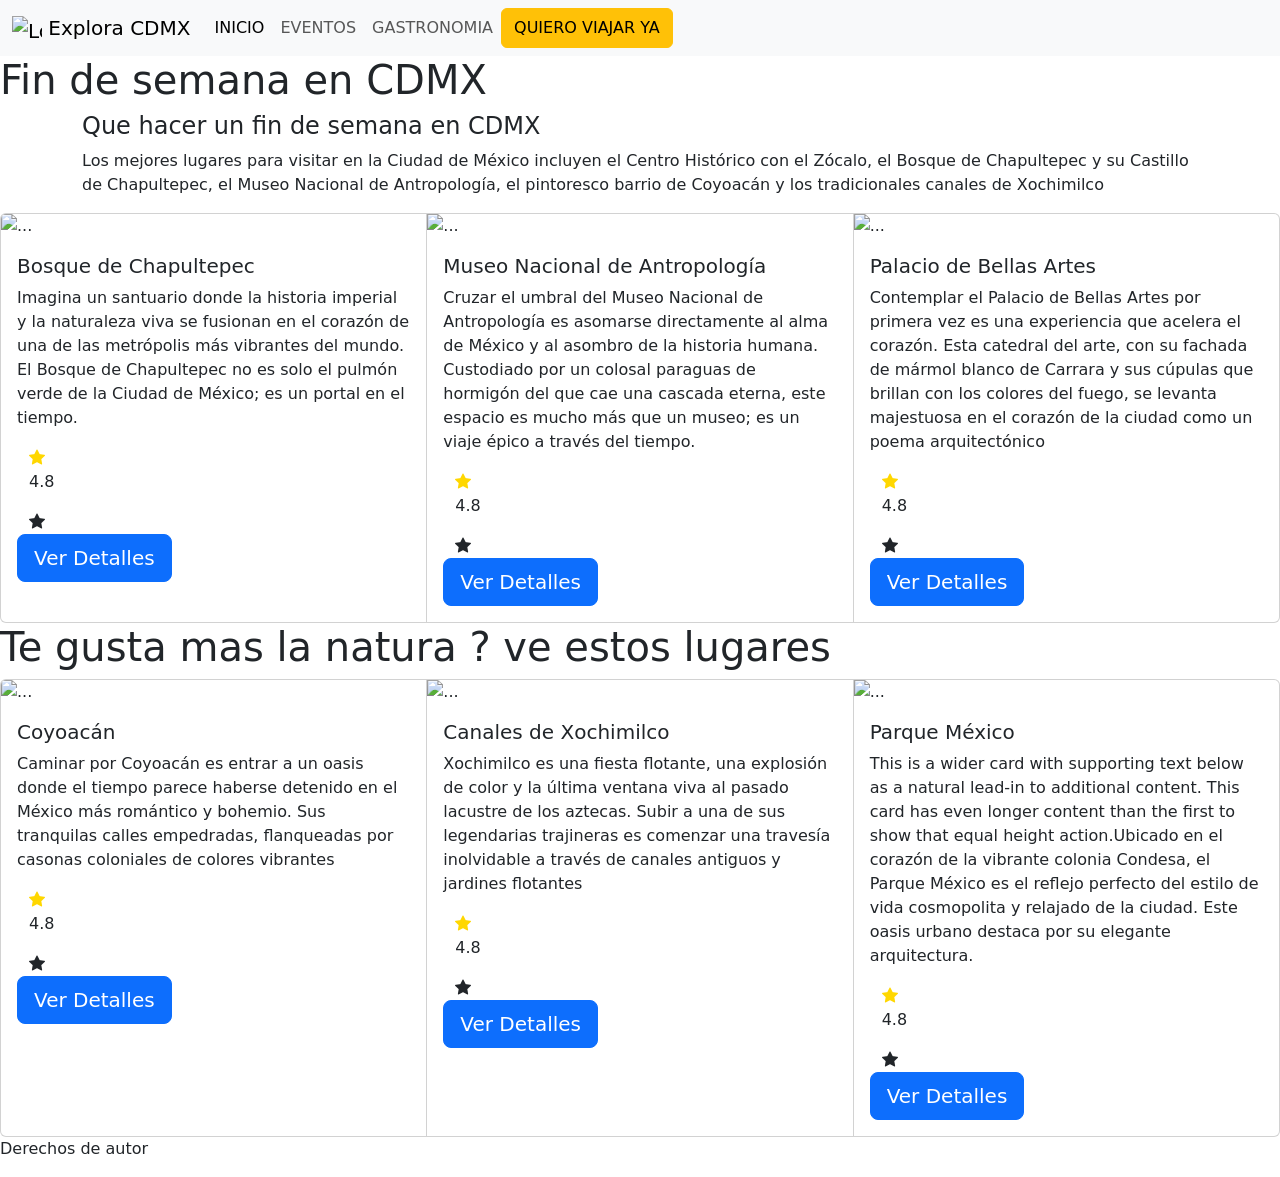
==== index.html @ d9d37da3 "feat:Primera parte. Se agregan 6 destinos al archivo  HTML." ====
<!doctype html>
<html lang="en">
  <head>
    <meta charset="UTF-8" />
    <meta name="viewport" content="width=device-width, initial-scale=1.0" />
    <title>Un fin de semana en CDMX</title>
    <!--!Link de boostrap-->
    <link
      href="https://cdn.jsdelivr.net/npm/bootstrap@5.3.8/dist/css/bootstrap.min.css"
      rel="stylesheet"
      integrity="sha384-sRIl4kxILFvY47J16cr9ZwB07vP4J8+LH7qKQnuqkuIAvNWLzeN8tE5YBujZqJLB"
      crossorigin="anonymous"
    />
  </head>
  <body>
    <!--!Inicio de Navar-->
    <nav class="navbar navbar-expand-lg bg-body-tertiary">
      <div class="container-fluid">
        <!-- todo: style="background-color: black;"-->
        <a class="navbar-brand" href="#">
          <img
            src="/docs/5.3/assets/brand/bootstrap-logo.svg"
            alt="Logo"
            width="30"
            height="24"
            class="d-inline-block align-text-top"
          />
          Explora CDMX
        </a>
        <!--Boton de imagen + texto-->
        <button
          class="navbar-toggler"
          type="button"
          data-bs-toggle="collapse"
          data-bs-target="#navbarNav"
          aria-controls="navbarNav"
          aria-expanded="false"
          aria-label="Toggle navigation"
        >
          <span class="navbar-toggler-icon"></span>
        </button>
        <div class="collapse navbar-collapse" id="navbarNav">
          <ul class="navbar-nav">
            <li class="nav-item">
              <a class="nav-link active" aria-current="page" href="#">INICIO</a>
            </li>
            <li class="nav-item">
              <a class="nav-link" href="#">EVENTOS</a>
            </li>
            <li class="nav-item">
              <a class="nav-link" href="#">GASTRONOMIA</a>
            </li>
            <button type="button" class="btn btn-warning">
              QUIERO VIAJAR YA
            </button>
          </ul>
        </div>
      </div>
    </nav>
    <!--!Fin de Navar-->

    <!--!Inicio de Seccion Introduccion-->
    <h1 class="titulo-p">Fin de semana en CDMX</h1>
    <div class="container">
      <section class="Introduccion">
        <h4>Que hacer un fin de semana en CDMX</h4>
        <p>
          Los mejores lugares para visitar en la Ciudad de México incluyen el
          Centro Histórico con el Zócalo, el Bosque de Chapultepec y su Castillo
          de Chapultepec, el Museo Nacional de Antropología, el pintoresco
          barrio de Coyoacán y los tradicionales canales de Xochimilco
        </p>
      </section>
    </div>
    <!--!Fin de Seccion Introduccion-->

    <!--!Inicio de card-->
    <!--Destinos PRINCIPALES-->
    <div class="card-group">
      <div class="card">
        <img
          src="..."
          class="card-img-top"
          alt="..."
        /><!--Todo : Hacerlo carruzel ??? se podra jaja yo creo que si amiko todo se puede-->
        <div class="card-body">
          <h5 class="card-title">Bosque de Chapultepec</h5>
          <p class="card-text">
            Imagina un santuario donde la historia imperial y la naturaleza viva
            se fusionan en el corazón de una de las metrópolis más vibrantes del
            mundo. El Bosque de Chapultepec no es solo el pulmón verde de la
            Ciudad de México; es un portal en el tiempo.
          </p>
          <div class="Star-Icons">
            <div class="container">
              <i class="bi bi-star-fill" style="color: gold"></i>
              <p>4.8</p>
              <i class="bi bi-star-fill"></i>
            </div>
          </div>
          <button type="button" class="btn btn-primary btn-lg">
            Ver Detalles
          </button>
          <!--Botone ver detalle-->
        </div>
      </div>

      <div class="card">
        <img src="..." class="card-img-top" alt="..." />
        <div class="card-body">
          <h5 class="card-title">Museo Nacional de Antropología</h5>
          <p class="card-text">
            Cruzar el umbral del Museo Nacional de Antropología es asomarse
            directamente al alma de México y al asombro de la historia humana.
            Custodiado por un colosal paraguas de hormigón del que cae una
            cascada eterna, este espacio es mucho más que un museo; es un viaje
            épico a través del tiempo.
          </p>
          <div class="Star-Icons">
            <div class="container">
              <i class="bi bi-star-fill" style="color: gold"></i>
              <p>4.8</p>
              <i class="bi bi-star-fill"></i>
            </div>
          </div>
          <button type="button" class="btn btn-primary btn-lg">
            Ver Detalles
          </button>
          <!--Botone ver detalle-->
        </div>
      </div>

      <div class="card">
        <img src="..." class="card-img-top" alt="..." />
        <div class="card-body">
          <h5 class="card-title">Palacio de Bellas Artes</h5>
          <p class="card-text">
            Contemplar el Palacio de Bellas Artes por primera vez es una
            experiencia que acelera el corazón. Esta catedral del arte, con su
            fachada de mármol blanco de Carrara y sus cúpulas que brillan con
            los colores del fuego, se levanta majestuosa en el corazón de la
            ciudad como un poema arquitectónico
          </p>
          <div class="Star-Icons">
            <div class="container">
              <i class="bi bi-star-fill" style="color: gold"></i>
              <p>4.8</p>
              <i class="bi bi-star-fill"></i>
            </div>
          </div>
          <button type="button" class="btn btn-primary btn-lg">
            Ver Detalles
          </button>
          <!--Botone ver detalle-->
        </div>
      </div>
    </div>

    <h1>Te gusta mas la natura ? ve estos lugares</h1>

    <div class="card-group">
      <div class="card">
        <img src="..." class="card-img-top" alt="..." />
        <div class="card-body">
          <h5 class="card-title">Coyoacán</h5>
          <p class="card-text">
            Caminar por Coyoacán es entrar a un oasis donde el tiempo parece haberse detenido en el México más romántico y bohemio. Sus tranquilas calles empedradas, flanqueadas por casonas coloniales de colores vibrantes
          </p>
          <div class="Star-Icons">
            <div class="container">
              <i class="bi bi-star-fill" style="color: gold"></i>
              <p>4.8</p>
              <i class="bi bi-star-fill"></i>
            </div>
          </div>
          <button type="button" class="btn btn-primary btn-lg">
            Ver Detalles
          </button>
        </div>
      </div>
      <div class="card">
        <img src="..." class="card-img-top" alt="..." />
        <div class="card-body">
          <h5 class="card-title">Canales de Xochimilco</h5>
          <p class="card-text">
            Xochimilco es una fiesta flotante, una explosión de color y la última ventana viva al pasado lacustre de los aztecas. Subir a una de sus legendarias trajineras es comenzar una travesía inolvidable a través de canales antiguos y jardines flotantes
          </p>
          <div class="Star-Icons">
            <div class="container">
              <i class="bi bi-star-fill" style="color: gold"></i>
              <p>4.8</p>
              <i class="bi bi-star-fill"></i>
            </div>
          </div>
          <button type="button" class="btn btn-primary btn-lg">
            Ver Detalles
          </button>
        </div>
      </div>
      <div class="card">
        <img src="..." class="card-img-top" alt="..." />
        <div class="card-body">
          <h5 class="card-title">Parque México</h5>
          <p class="card-text">
            This is a wider card with supporting text below as a natural lead-in
            to additional content. This card has even longer content than the
            first to show that equal height action.Ubicado en el corazón de la vibrante colonia Condesa, el Parque México es el reflejo perfecto del estilo de vida cosmopolita y relajado de la ciudad. Este oasis urbano destaca por su elegante arquitectura.
          </p>
          <div class="Star-Icons">
            <div class="container">
              <i class="bi bi-star-fill" style="color: gold"></i>
              <p>4.8</p>
              <i class="bi bi-star-fill"></i>
            </div>
          </div>
          <button type="button" class="btn btn-primary btn-lg">
            Ver Detalles
          </button>
        </div>
      </div>
    </div>
    <!--!Fin de card-->

    <!--!footer-->
    <footer>
      <p>Derechos de autor</p>
    </footer>

    <!--!Link de boostrap-->
    <script
      src="https://cdn.jsdelivr.net/npm/bootstrap@5.3.8/dist/js/bootstrap.bundle.min.js"
      integrity="sha384-FKyoEForCGlyvwx9Hj09JcYn3nv7wiPVlz7YYwJrWVcXK/BmnVDxM+D2scQbITxI"
      crossorigin="anonymous"
    ></script>
    <!--!Link de iconos boostrap-->
    <link
      rel="stylesheet"
      href="https://cdn.jsdelivr.net/npm/bootstrap-icons@1.13.1/font/bootstrap-icons.min.css"
    />
  </body>
</html>
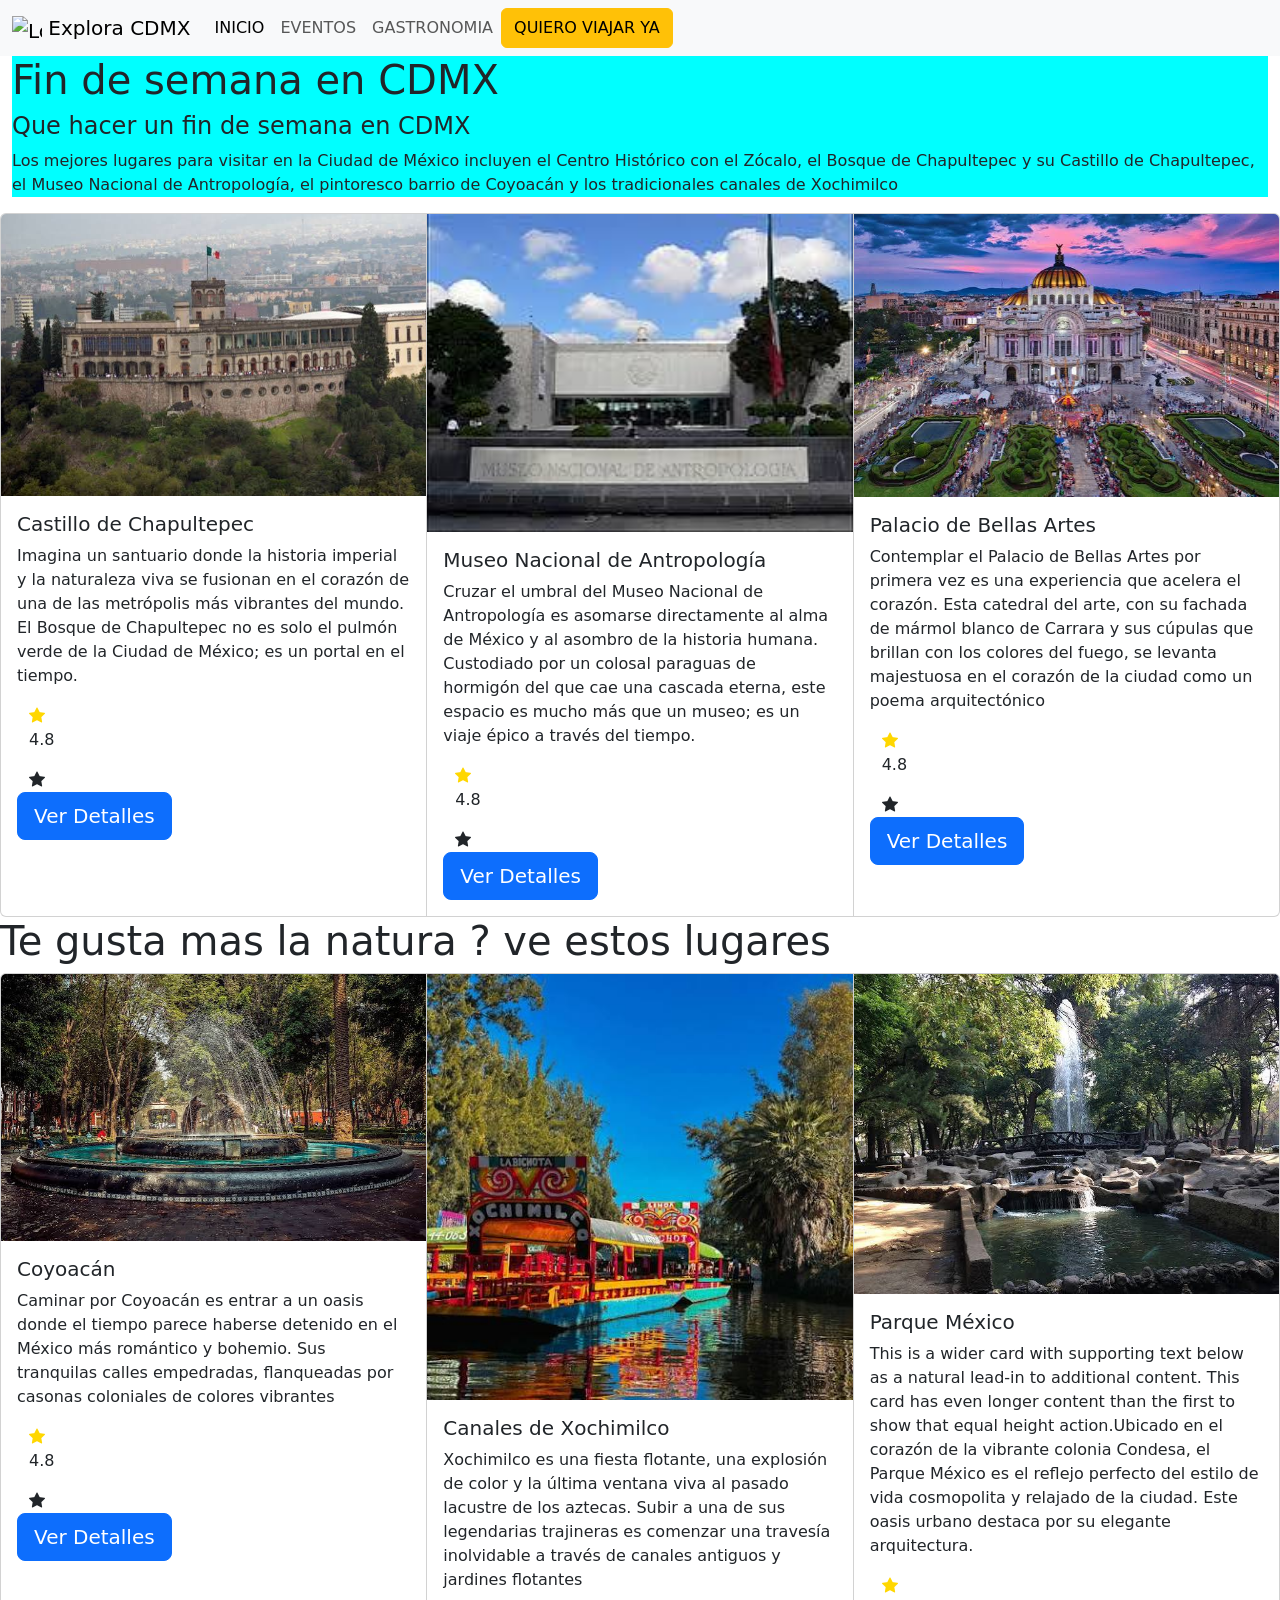
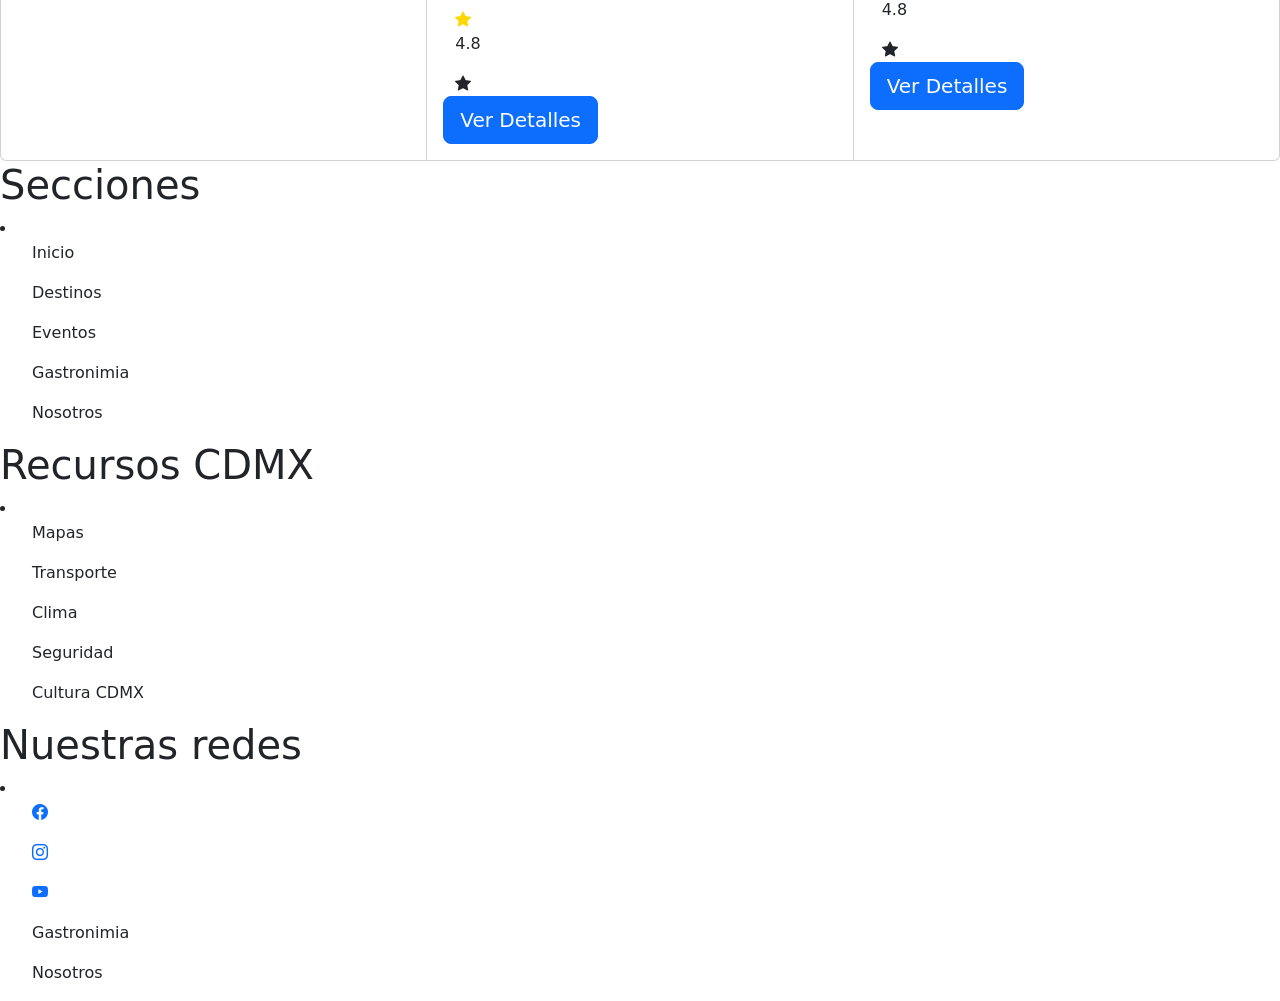
==== commit 3b1bb5c1: "feat:Parte dos. Se agrega la parte de las imagenes y una pantalla de ver detalle" ====
--- a/index.html
+++ b/index.html
@@ -60,9 +60,9 @@
     <!--!Fin de Navar-->
 
     <!--!Inicio de Seccion Introduccion-->
-    <h1 class="titulo-p">Fin de semana en CDMX</h1>
-    <div class="container">
-      <section class="Introduccion">
+    <div class="container-fluid">
+      <section class="Introduccion" style="background-color:aqua"> <!-- todo :Aqui poner la imagen de fondompero es aqui o en css ?? y darle mas altura ese si en el css -->
+        <h1 class="titulo-p">Fin de semana en CDMX</h1>
         <h4>Que hacer un fin de semana en CDMX</h4>
         <p>
           Los mejores lugares para visitar en la Ciudad de México incluyen el
@@ -79,12 +79,12 @@
     <div class="card-group">
       <div class="card">
         <img
-          src="..."
+          src="/asset/Chapultepec/castillo.jpg"
           class="card-img-top"
           alt="..."
-        /><!--Todo : Hacerlo carruzel ??? se podra jaja yo creo que si amiko todo se puede-->
-        <div class="card-body">
-          <h5 class="card-title">Bosque de Chapultepec</h5>
+        /><!--Todo : Hacerlo carruzel ??? se podra jaja yo creo que si amiko todo se puede pero ya tenemos la pantalla de mas detalle con carusel jeje-->
+        <div class="card-body">
+          <h5 class="card-title">Castillo de Chapultepec</h5>
           <p class="card-text">
             Imagina un santuario donde la historia imperial y la naturaleza viva
             se fusionan en el corazón de una de las metrópolis más vibrantes del
@@ -98,15 +98,15 @@
               <i class="bi bi-star-fill"></i>
             </div>
           </div>
-          <button type="button" class="btn btn-primary btn-lg">
-            Ver Detalles
-          </button>
+          <a href="Detalles-Destinos/Chapultepec.html"><button type="button" class="btn btn-primary btn-lg">
+            Ver Detalles
+          </button></a>
           <!--Botone ver detalle-->
         </div>
       </div>
 
       <div class="card">
-        <img src="..." class="card-img-top" alt="..." />
+        <img src="/asset/MuseoAntropología/mueso3.jpg" class="card-img-top" alt="..." />
         <div class="card-body">
           <h5 class="card-title">Museo Nacional de Antropología</h5>
           <p class="card-text">
@@ -123,15 +123,15 @@
               <i class="bi bi-star-fill"></i>
             </div>
           </div>
-          <button type="button" class="btn btn-primary btn-lg">
-            Ver Detalles
-          </button>
+          <a href="Detalles-Destinos/modifi"><button type="button" class="btn btn-primary btn-lg">
+            Ver Detalles
+          </button></a>
           <!--Botone ver detalle-->
         </div>
       </div>
 
       <div class="card">
-        <img src="..." class="card-img-top" alt="..." />
+        <img src="/asset/BellasArtes/bellas1.jpg" class="card-img-top" alt="..." />
         <div class="card-body">
           <h5 class="card-title">Palacio de Bellas Artes</h5>
           <p class="card-text">
@@ -148,19 +148,19 @@
               <i class="bi bi-star-fill"></i>
             </div>
           </div>
-          <button type="button" class="btn btn-primary btn-lg">
-            Ver Detalles
-          </button>
+          <a href="Detalles-Destinos/modifi"><button type="button" class="btn btn-primary btn-lg">
+            Ver Detalles
+          </button></a>
           <!--Botone ver detalle-->
         </div>
       </div>
     </div>
 
-    <h1>Te gusta mas la natura ? ve estos lugares</h1>
+    <h1 class="titulo-p">Te gusta mas la natura ? ve estos lugares</h1>
 
     <div class="card-group">
       <div class="card">
-        <img src="..." class="card-img-top" alt="..." />
+        <img src="/asset/Coyoacan/coyo2.jpg" class="card-img-top" alt="..." />
         <div class="card-body">
           <h5 class="card-title">Coyoacán</h5>
           <p class="card-text">
@@ -173,13 +173,13 @@
               <i class="bi bi-star-fill"></i>
             </div>
           </div>
-          <button type="button" class="btn btn-primary btn-lg">
-            Ver Detalles
-          </button>
-        </div>
-      </div>
-      <div class="card">
-        <img src="..." class="card-img-top" alt="..." />
+          <a href="Detalles-Destinos/modifi"><button type="button" class="btn btn-primary btn-lg">
+            Ver Detalles
+          </button></a>
+        </div>
+      </div>
+      <div class="card">
+        <img src="/asset/Xochimilco/xochi1.jpg" class="card-img-top" alt="..." />
         <div class="card-body">
           <h5 class="card-title">Canales de Xochimilco</h5>
           <p class="card-text">
@@ -192,13 +192,13 @@
               <i class="bi bi-star-fill"></i>
             </div>
           </div>
-          <button type="button" class="btn btn-primary btn-lg">
-            Ver Detalles
-          </button>
-        </div>
-      </div>
-      <div class="card">
-        <img src="..." class="card-img-top" alt="..." />
+          <a href="Detalles-Destinos/modifi"><button type="button" class="btn btn-primary btn-lg">
+            Ver Detalles
+          </button></a>
+        </div>
+      </div>
+      <div class="card">
+        <img src="/asset/Parque-México/par1.jpg" class="card-img-top" alt="..." />
         <div class="card-body">
           <h5 class="card-title">Parque México</h5>
           <p class="card-text">
@@ -213,9 +213,9 @@
               <i class="bi bi-star-fill"></i>
             </div>
           </div>
-          <button type="button" class="btn btn-primary btn-lg">
-            Ver Detalles
-          </button>
+          <a href="Detalles-Destinos/modifi"><button type="button" class="btn btn-primary btn-lg">
+            Ver Detalles
+          </button></a>
         </div>
       </div>
     </div>
@@ -223,7 +223,40 @@
 
     <!--!footer-->
     <footer>
-      <p>Derechos de autor</p>
+      <!--SECCIION-->
+      <section class="Secciones">
+        <h1>Secciones</h1>
+        <li>
+          <ul>Inicio</ul>
+          <ul>Destinos</ul>
+          <ul>Eventos</ul>
+          <ul>Gastronimia</ul>
+          <ul>Nosotros</ul>
+        </li>
+      </section>
+      <!--Recursos CDMX-->
+      <section class="Recursos">
+        <h1>Recursos CDMX</h1>
+        <li>
+          <ul>Mapas</ul>
+          <ul>Transporte</ul>
+          <ul>Clima</ul>
+          <ul>Seguridad</ul>
+          <ul>Cultura CDMX</ul>
+        </li>
+      </section>
+      <!--Nuestras redes-->
+      <section class="Redes">
+        <h1>Nuestras redes</h1>
+        <li>
+          <ul><a href=""><i class="bi bi-facebook"></i></a></ul>
+          <ul><a href=""><i class="bi bi-instagram"></i></a></ul>
+          <ul><a href=""><i class="bi bi-youtube"></i></a></ul>
+          <ul>Gastronimia</ul>
+          <ul>Nosotros</ul>
+        </li>
+      </section>
+
     </footer>
 
     <!--!Link de boostrap-->
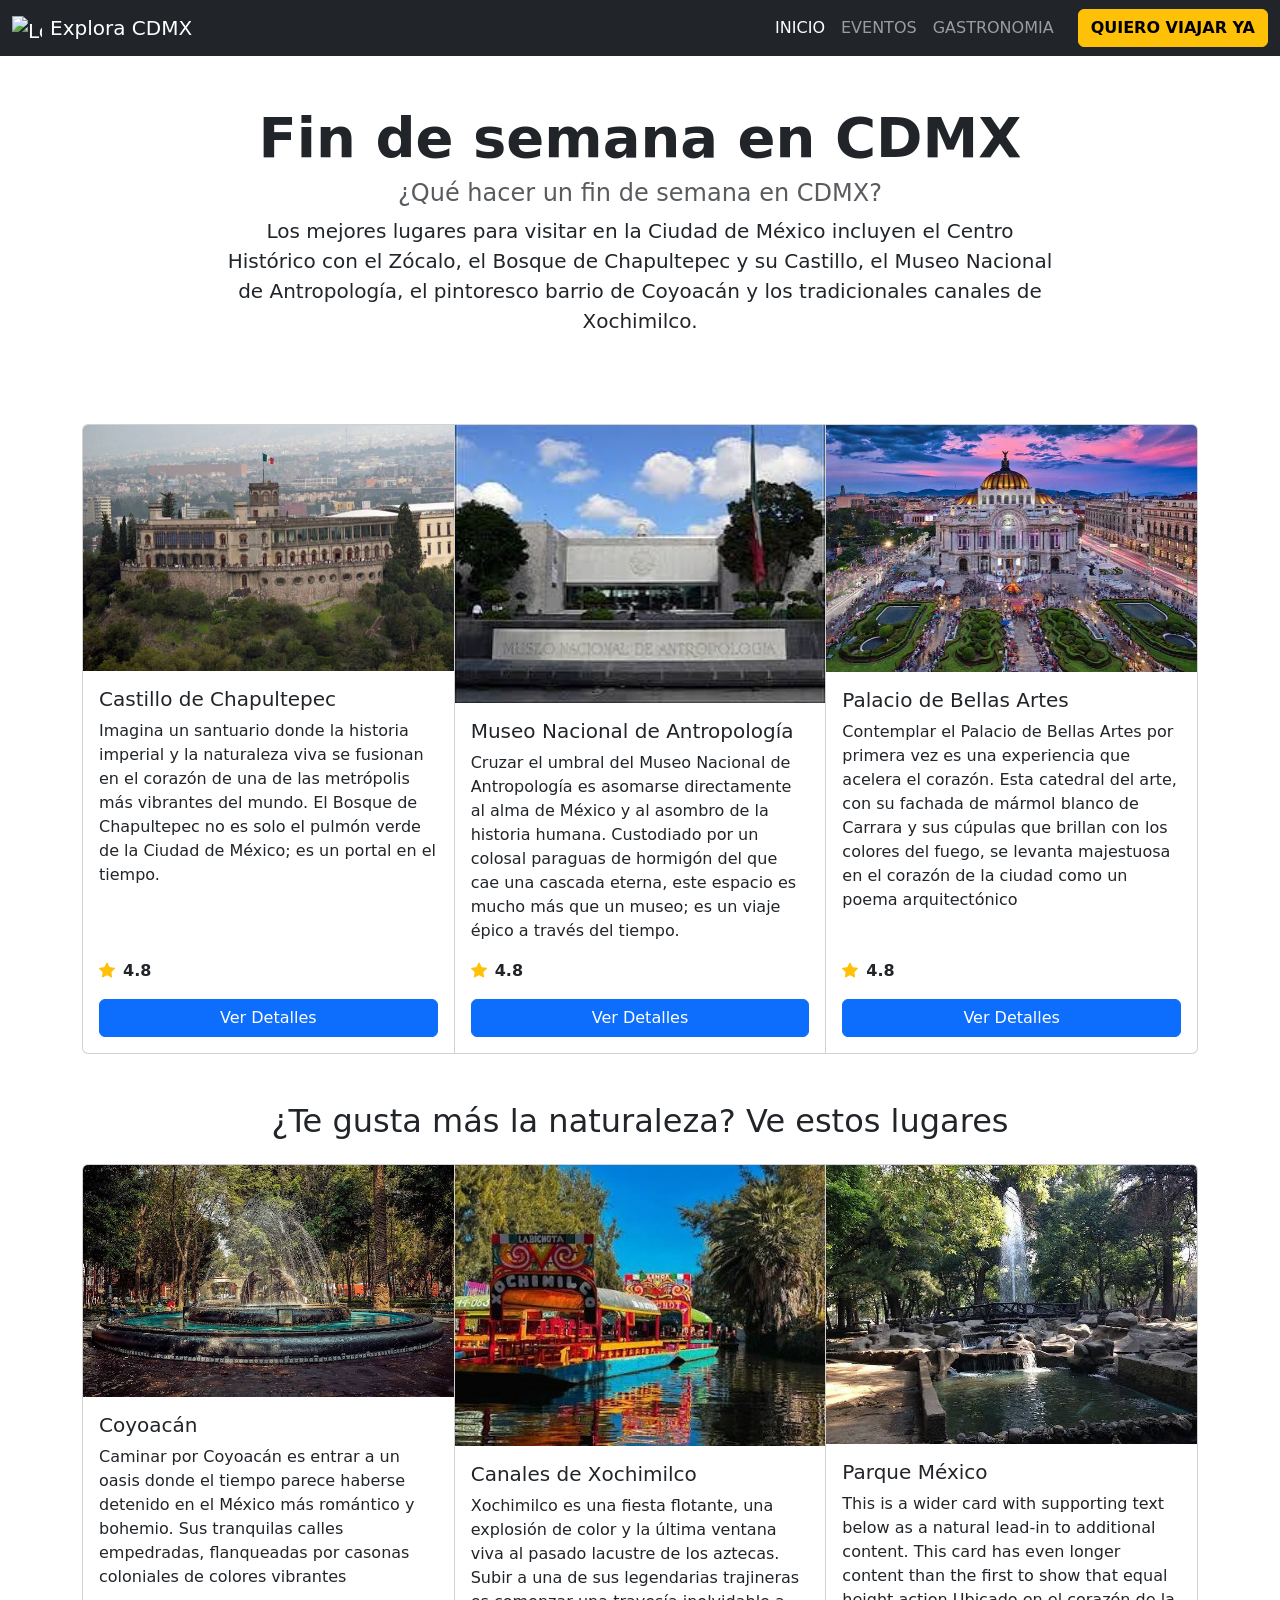
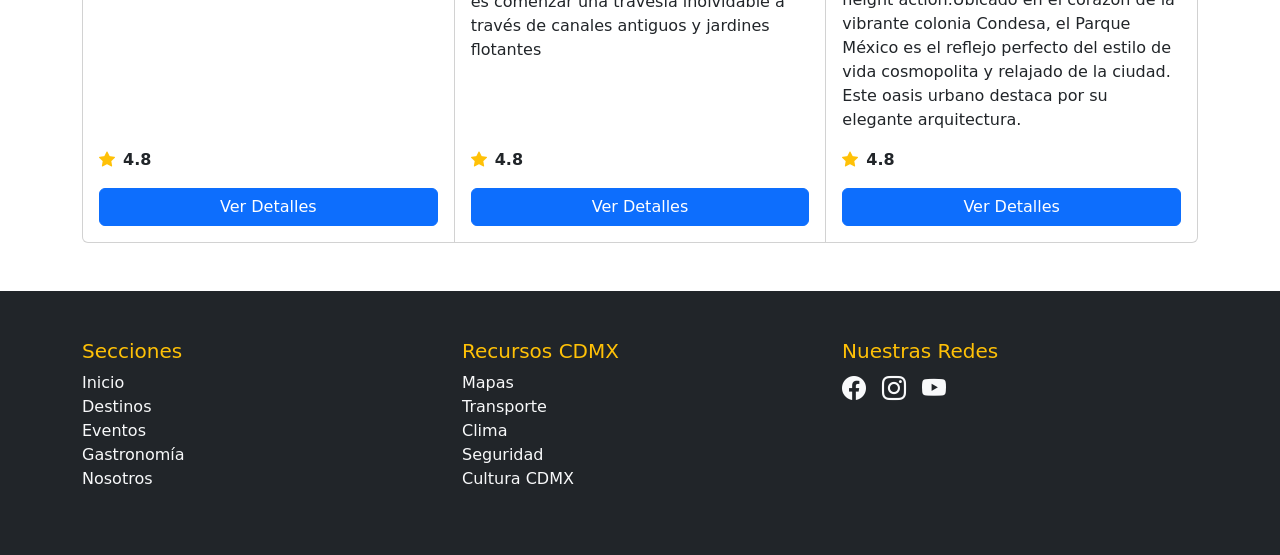
==== commit 124f35c0: "Se actualizo y mejoro la estructura del HTML gracias a la IA" ====
--- a/index.html
+++ b/index.html
@@ -4,6 +4,7 @@
     <meta charset="UTF-8" />
     <meta name="viewport" content="width=device-width, initial-scale=1.0" />
     <title>Un fin de semana en CDMX</title>
+
     <!--!Link de boostrap-->
     <link
       href="https://cdn.jsdelivr.net/npm/bootstrap@5.3.8/dist/css/bootstrap.min.css"
@@ -11,16 +12,25 @@
       integrity="sha384-sRIl4kxILFvY47J16cr9ZwB07vP4J8+LH7qKQnuqkuIAvNWLzeN8tE5YBujZqJLB"
       crossorigin="anonymous"
     />
+
+    <!--!Link de iconos boostrap-->
+    <link
+      rel="stylesheet"
+      href="https://cdn.jsdelivr.net/npm/bootstrap-icons@1.13.1/font/bootstrap-icons.min.css"
+    />
+
+    <!--!Link de css-->
+    <link rel="stylesheet" href="/css/styles.css" />
   </head>
   <body>
     <!--!Inicio de Navar-->
-    <nav class="navbar navbar-expand-lg bg-body-tertiary">
+    <nav class="navbar navbar-expand-lg bg-dark navbar-dark">
       <div class="container-fluid">
-        <!-- todo: style="background-color: black;"-->
-        <a class="navbar-brand" href="#">
+        <a class="navbar-brand d-flex align-items-center gap-2" href="#">
+          <!-- -->
           <img
             src="/docs/5.3/assets/brand/bootstrap-logo.svg"
-            alt="Logo"
+            alt="Logo Explora CDMX"
             width="30"
             height="24"
             class="d-inline-block align-text-top"
@@ -40,7 +50,7 @@
           <span class="navbar-toggler-icon"></span>
         </button>
         <div class="collapse navbar-collapse" id="navbarNav">
-          <ul class="navbar-nav">
+          <ul class="navbar-nav ms-auto align-items-lg-center">
             <li class="nav-item">
               <a class="nav-link active" aria-current="page" href="#">INICIO</a>
             </li>
@@ -50,213 +60,257 @@
             <li class="nav-item">
               <a class="nav-link" href="#">GASTRONOMIA</a>
             </li>
-            <button type="button" class="btn btn-warning">
-              QUIERO VIAJAR YA
-            </button>
+            <li class="nav-item ms-lg-3">
+              <!-- *No sobre cargar un boton a funciona como uno-->
+              <a class="btn btn-warning fw-bold" href="#">QUIERO VIAJAR YA</a>
+            </li>
           </ul>
         </div>
       </div>
     </nav>
     <!--!Fin de Navar-->
 
-    <!--!Inicio de Seccion Introduccion-->
-    <div class="container-fluid">
-      <section class="Introduccion" style="background-color:aqua"> <!-- todo :Aqui poner la imagen de fondompero es aqui o en css ?? y darle mas altura ese si en el css -->
-        <h1 class="titulo-p">Fin de semana en CDMX</h1>
-        <h4>Que hacer un fin de semana en CDMX</h4>
-        <p>
-          Los mejores lugares para visitar en la Ciudad de México incluyen el
-          Centro Histórico con el Zócalo, el Bosque de Chapultepec y su Castillo
-          de Chapultepec, el Museo Nacional de Antropología, el pintoresco
-          barrio de Coyoacán y los tradicionales canales de Xochimilco
-        </p>
-      </section>
-    </div>
+    <!--!Sección Introducción (Header)-->
+    <header class="container-fluid py-5 text-center introduccion">
+      <h1 class="titulo-p display-4 fw-bold">Fin de semana en CDMX</h1>
+      <h2 class="h4 text-muted">¿Qué hacer un fin de semana en CDMX?</h2>
+      <p class="col-lg-8 mx-auto lead">
+        Los mejores lugares para visitar en la Ciudad de México incluyen el
+        Centro Histórico con el Zócalo, el Bosque de Chapultepec y su Castillo,
+        el Museo Nacional de Antropología, el pintoresco barrio de Coyoacán y
+        los tradicionales canales de Xochimilco.
+      </p>
+    </header>
     <!--!Fin de Seccion Introduccion-->
 
     <!--!Inicio de card-->
     <!--Destinos PRINCIPALES-->
-    <div class="card-group">
-      <div class="card">
-        <img
-          src="/asset/Chapultepec/castillo.jpg"
-          class="card-img-top"
-          alt="..."
-        /><!--Todo : Hacerlo carruzel ??? se podra jaja yo creo que si amiko todo se puede pero ya tenemos la pantalla de mas detalle con carusel jeje-->
-        <div class="card-body">
-          <h5 class="card-title">Castillo de Chapultepec</h5>
-          <p class="card-text">
-            Imagina un santuario donde la historia imperial y la naturaleza viva
-            se fusionan en el corazón de una de las metrópolis más vibrantes del
-            mundo. El Bosque de Chapultepec no es solo el pulmón verde de la
-            Ciudad de México; es un portal en el tiempo.
-          </p>
-          <div class="Star-Icons">
-            <div class="container">
-              <i class="bi bi-star-fill" style="color: gold"></i>
-              <p>4.8</p>
-              <i class="bi bi-star-fill"></i>
-            </div>
-          </div>
-          <a href="Detalles-Destinos/Chapultepec.html"><button type="button" class="btn btn-primary btn-lg">
-            Ver Detalles
-          </button></a>
-          <!--Botone ver detalle-->
+    <main class="container my-4">
+      <div class="card-group mb-5">
+        <div class="card">
+          <img
+            src="/asset/Chapultepec/castillo.jpg"
+            class="card-img-top"
+            alt="Castillo de Chapultepec"
+          />
+          <div class="card-body d-flex flex-column">
+            <h3 class="card-title h5">Castillo de Chapultepec</h3>
+            <p class="card-text flex-grow-1">
+              Imagina un santuario donde la historia imperial y la naturaleza
+              viva se fusionan en el corazón de una de las metrópolis más
+              vibrantes del mundo. El Bosque de Chapultepec no es solo el pulmón
+              verde de la Ciudad de México; es un portal en el tiempo.
+            </p>
+            <div class="Star-Icons mb-3 d-flex align-items-center gap-2">
+              <i class="bi bi-star-fill text-warning"></i>
+              <span class="fw-bold">4.8</span>
+            </div>
+            <a
+              href="Detalles-Destinos/Chapultepec.html"
+              class="btn btn-primary w-100"
+            >
+              Ver Detalles
+            </a>
+          </div>
+        </div>
+
+        <div class="card">
+          <img
+            src="/asset/MuseoAntropología/mueso3.jpg"
+            class="card-img-top"
+            alt="Museo Nacional de Antropología"
+          />
+          <div class="card-body d-flex flex-column">
+            <h3 class="card-title h5">Museo Nacional de Antropología</h3>
+            <p class="card-text flex-grow-1">
+              Cruzar el umbral del Museo Nacional de Antropología es asomarse
+              directamente al alma de México y al asombro de la historia humana.
+              Custodiado por un colosal paraguas de hormigón del que cae una
+              cascada eterna, este espacio es mucho más que un museo; es un
+              viaje épico a través del tiempo.
+            </p>
+            <div class="Star-Icons mb-3 d-flex align-items-center gap-2">
+              <i class="bi bi-star-fill text-warning"></i>
+              <span class="fw-bold">4.8</span>
+            </div>
+            <a href="Detalles-Destinos/modifi" class="btn btn-primary w-100">
+              Ver Detalles
+            </a>
+          </div>
+        </div>
+
+        <div class="card">
+          <img
+            src="/asset/BellasArtes/bellas1.jpg"
+            class="card-img-top"
+            alt="Palacio de Bellas Artes"
+          />
+          <div class="card-body d-flex flex-column">
+            <h3 class="card-title h5">Palacio de Bellas Artes</h3>
+            <p class="card-text flex-grow-1">
+              Contemplar el Palacio de Bellas Artes por primera vez es una
+              experiencia que acelera el corazón. Esta catedral del arte, con su
+              fachada de mármol blanco de Carrara y sus cúpulas que brillan con
+              los colores del fuego, se levanta majestuosa en el corazón de la
+              ciudad como un poema arquitectónico
+            </p>
+            <div class="Star-Icons mb-3 d-flex align-items-center gap-2">
+              <i class="bi bi-star-fill text-warning"></i>
+              <span class="fw-bold">4.8</span>
+            </div>
+            <a href="Detalles-Destinos/modifi" class="btn btn-primary w-100">
+              Ver Detalles
+            </a>
+          </div>
         </div>
       </div>
 
-      <div class="card">
-        <img src="/asset/MuseoAntropología/mueso3.jpg" class="card-img-top" alt="..." />
-        <div class="card-body">
-          <h5 class="card-title">Museo Nacional de Antropología</h5>
-          <p class="card-text">
-            Cruzar el umbral del Museo Nacional de Antropología es asomarse
-            directamente al alma de México y al asombro de la historia humana.
-            Custodiado por un colosal paraguas de hormigón del que cae una
-            cascada eterna, este espacio es mucho más que un museo; es un viaje
-            épico a través del tiempo.
-          </p>
-          <div class="Star-Icons">
-            <div class="container">
-              <i class="bi bi-star-fill" style="color: gold"></i>
-              <p>4.8</p>
-              <i class="bi bi-star-fill"></i>
-            </div>
-          </div>
-          <a href="Detalles-Destinos/modifi"><button type="button" class="btn btn-primary btn-lg">
-            Ver Detalles
-          </button></a>
-          <!--Botone ver detalle-->
+      <!-- Sección Lugares de Naturaleza -->
+      <h2 class="titulo-p mb-4 text-center">
+        ¿Te gusta más la naturaleza? Ve estos lugares
+      </h2>
+
+      <div class="card-group">
+        <div class="card">
+          <img
+            src="/asset/Coyoacan/coyo2.jpg"
+            class="card-img-top"
+            alt="Callejón pintoresco en Coyoacán"
+          />
+          <div class="card-body d-flex flex-column">
+            <h3 class="card-title h5">Coyoacán</h3>
+            <p class="card-text flex-grow-1">
+              Caminar por Coyoacán es entrar a un oasis donde el tiempo parece
+              haberse detenido en el México más romántico y bohemio. Sus
+              tranquilas calles empedradas, flanqueadas por casonas coloniales
+              de colores vibrantes
+            </p>
+            <div class="Star-Icons mb-3 d-flex align-items-center gap-2">
+              <i class="bi bi-star-fill text-warning"></i>
+              <span class="fw-bold">4.8</span>
+            </div>
+            <a href="Detalles-Destinos/modifi" class="btn btn-primary w-100">
+              Ver Detalles
+            </a>
+          </div>
+        </div>
+
+        <div class="card">
+          <img
+            src="/asset/Xochimilco/xochi1.jpg"
+            class="card-img-top"
+            alt="Trajineras en los canales de Xochimilco"
+          />
+          <div class="card-body d-flex flex-column">
+            <h3 class="card-title h5">Canales de Xochimilco</h3>
+            <p class="card-text flex-grow-1">
+              Xochimilco es una fiesta flotante, una explosión de color y la
+              última ventana viva al pasado lacustre de los aztecas. Subir a una
+              de sus legendarias trajineras es comenzar una travesía inolvidable
+              a través de canales antiguos y jardines flotantes
+            </p>
+            <div class="Star-Icons mb-3 d-flex align-items-center gap-2">
+              <i class="bi bi-star-fill text-warning"></i>
+              <span class="fw-bold">4.8</span>
+            </div>
+            <a href="Detalles-Destinos/modifi" class="btn btn-primary w-100">
+              Ver Detalles
+            </a>
+          </div>
+        </div>
+
+        <div class="card">
+          <img
+            src="/asset/Parque-México/par1.jpg"
+            class="card-img-top"
+            alt="Parque México en la Colonia Condesa"
+          />
+          <div class="card-body d-flex flex-column">
+            <h3 class="card-title h5">Parque México</h3>
+            <p class="card-text flex-grow-1">
+              This is a wider card with supporting text below as a natural
+              lead-in to additional content. This card has even longer content
+              than the first to show that equal height action.Ubicado en el
+              corazón de la vibrante colonia Condesa, el Parque México es el
+              reflejo perfecto del estilo de vida cosmopolita y relajado de la
+              ciudad. Este oasis urbano destaca por su elegante arquitectura.
+            </p>
+            <div class="Star-Icons mb-3 d-flex align-items-center gap-2">
+              <i class="bi bi-star-fill text-warning"></i>
+              <span class="fw-bold">4.8</span>
+            </div>
+            <a href="Detalles-Destinos/modifi" class="btn btn-primary w-100">
+              Ver Detalles
+            </a>
+          </div>
         </div>
       </div>
-
-      <div class="card">
-        <img src="/asset/BellasArtes/bellas1.jpg" class="card-img-top" alt="..." />
-        <div class="card-body">
-          <h5 class="card-title">Palacio de Bellas Artes</h5>
-          <p class="card-text">
-            Contemplar el Palacio de Bellas Artes por primera vez es una
-            experiencia que acelera el corazón. Esta catedral del arte, con su
-            fachada de mármol blanco de Carrara y sus cúpulas que brillan con
-            los colores del fuego, se levanta majestuosa en el corazón de la
-            ciudad como un poema arquitectónico
-          </p>
-          <div class="Star-Icons">
-            <div class="container">
-              <i class="bi bi-star-fill" style="color: gold"></i>
-              <p>4.8</p>
-              <i class="bi bi-star-fill"></i>
-            </div>
-          </div>
-          <a href="Detalles-Destinos/modifi"><button type="button" class="btn btn-primary btn-lg">
-            Ver Detalles
-          </button></a>
-          <!--Botone ver detalle-->
+    </main>
+    <!--!Fin de card-->
+
+    <!--!footer-->
+    <footer class="bg-dark text-warning py-5 mt-5">
+      <!--boostrap ->Background ->bg-dark color de fondo | boostrap ->Colors ->text-warning solo cambia a las etiquetas fuera del li | boostrap ->Spacing->py-  -->
+      <div class="container">
+        <div class="row g-4">
+          <div class="col-md-4">
+            <h4 class="h5">Secciones</h4>
+            <ul class="list-unstyled">
+              <li>
+                <a href="#" class="text-light text-decoration-none">Inicio</a>
+              </li>
+              <li>
+                <a href="#" class="text-light text-decoration-none">Destinos</a>
+              </li>
+              <li>
+                <a href="#" class="text-light text-decoration-none">Eventos</a>
+              </li>
+              <li>
+                <a href="#" class="text-light text-decoration-none"
+                  >Gastronomía</a
+                >
+              </li>
+              <li>
+                <a href="#" class="text-light text-decoration-none">Nosotros</a>
+              </li>
+            </ul>
+          </div>
+          <div class="col-md-4">
+            <h4 class="h5">Recursos CDMX</h4>
+            <ul class="list-unstyled">
+              <li>
+                <a href="#" class="text-light text-decoration-none">Mapas</a>
+              </li>
+              <li>
+                <a href="#" class="text-light text-decoration-none"
+                  >Transporte</a
+                >
+              </li>
+              <li>
+                <a href="#" class="text-light text-decoration-none">Clima</a>
+              </li>
+              <li>
+                <a href="#" class="text-light text-decoration-none"
+                  >Seguridad</a
+                >
+              </li>
+              <li>
+                <a href="#" class="text-light text-decoration-none"
+                  >Cultura CDMX</a
+                >
+              </li>
+            </ul>
+          </div>
+          <div class="col-md-4">
+            <h4 class="h5">Nuestras Redes</h4>
+            <div class="d-flex gap-3 fs-4">
+              <a href="#" class="text-light"><i class="bi bi-facebook"></i></a>
+              <a href="#" class="text-light"><i class="bi bi-instagram"></i></a>
+              <a href="#" class="text-light"><i class="bi bi-youtube"></i></a>
+            </div>
+          </div>
         </div>
       </div>
-    </div>
-
-    <h1 class="titulo-p">Te gusta mas la natura ? ve estos lugares</h1>
-
-    <div class="card-group">
-      <div class="card">
-        <img src="/asset/Coyoacan/coyo2.jpg" class="card-img-top" alt="..." />
-        <div class="card-body">
-          <h5 class="card-title">Coyoacán</h5>
-          <p class="card-text">
-            Caminar por Coyoacán es entrar a un oasis donde el tiempo parece haberse detenido en el México más romántico y bohemio. Sus tranquilas calles empedradas, flanqueadas por casonas coloniales de colores vibrantes
-          </p>
-          <div class="Star-Icons">
-            <div class="container">
-              <i class="bi bi-star-fill" style="color: gold"></i>
-              <p>4.8</p>
-              <i class="bi bi-star-fill"></i>
-            </div>
-          </div>
-          <a href="Detalles-Destinos/modifi"><button type="button" class="btn btn-primary btn-lg">
-            Ver Detalles
-          </button></a>
-        </div>
-      </div>
-      <div class="card">
-        <img src="/asset/Xochimilco/xochi1.jpg" class="card-img-top" alt="..." />
-        <div class="card-body">
-          <h5 class="card-title">Canales de Xochimilco</h5>
-          <p class="card-text">
-            Xochimilco es una fiesta flotante, una explosión de color y la última ventana viva al pasado lacustre de los aztecas. Subir a una de sus legendarias trajineras es comenzar una travesía inolvidable a través de canales antiguos y jardines flotantes
-          </p>
-          <div class="Star-Icons">
-            <div class="container">
-              <i class="bi bi-star-fill" style="color: gold"></i>
-              <p>4.8</p>
-              <i class="bi bi-star-fill"></i>
-            </div>
-          </div>
-          <a href="Detalles-Destinos/modifi"><button type="button" class="btn btn-primary btn-lg">
-            Ver Detalles
-          </button></a>
-        </div>
-      </div>
-      <div class="card">
-        <img src="/asset/Parque-México/par1.jpg" class="card-img-top" alt="..." />
-        <div class="card-body">
-          <h5 class="card-title">Parque México</h5>
-          <p class="card-text">
-            This is a wider card with supporting text below as a natural lead-in
-            to additional content. This card has even longer content than the
-            first to show that equal height action.Ubicado en el corazón de la vibrante colonia Condesa, el Parque México es el reflejo perfecto del estilo de vida cosmopolita y relajado de la ciudad. Este oasis urbano destaca por su elegante arquitectura.
-          </p>
-          <div class="Star-Icons">
-            <div class="container">
-              <i class="bi bi-star-fill" style="color: gold"></i>
-              <p>4.8</p>
-              <i class="bi bi-star-fill"></i>
-            </div>
-          </div>
-          <a href="Detalles-Destinos/modifi"><button type="button" class="btn btn-primary btn-lg">
-            Ver Detalles
-          </button></a>
-        </div>
-      </div>
-    </div>
-    <!--!Fin de card-->
-
-    <!--!footer-->
-    <footer>
-      <!--SECCIION-->
-      <section class="Secciones">
-        <h1>Secciones</h1>
-        <li>
-          <ul>Inicio</ul>
-          <ul>Destinos</ul>
-          <ul>Eventos</ul>
-          <ul>Gastronimia</ul>
-          <ul>Nosotros</ul>
-        </li>
-      </section>
-      <!--Recursos CDMX-->
-      <section class="Recursos">
-        <h1>Recursos CDMX</h1>
-        <li>
-          <ul>Mapas</ul>
-          <ul>Transporte</ul>
-          <ul>Clima</ul>
-          <ul>Seguridad</ul>
-          <ul>Cultura CDMX</ul>
-        </li>
-      </section>
-      <!--Nuestras redes-->
-      <section class="Redes">
-        <h1>Nuestras redes</h1>
-        <li>
-          <ul><a href=""><i class="bi bi-facebook"></i></a></ul>
-          <ul><a href=""><i class="bi bi-instagram"></i></a></ul>
-          <ul><a href=""><i class="bi bi-youtube"></i></a></ul>
-          <ul>Gastronimia</ul>
-          <ul>Nosotros</ul>
-        </li>
-      </section>
-
     </footer>
 
     <!--!Link de boostrap-->
@@ -265,10 +319,5 @@
       integrity="sha384-FKyoEForCGlyvwx9Hj09JcYn3nv7wiPVlz7YYwJrWVcXK/BmnVDxM+D2scQbITxI"
       crossorigin="anonymous"
     ></script>
-    <!--!Link de iconos boostrap-->
-    <link
-      rel="stylesheet"
-      href="https://cdn.jsdelivr.net/npm/bootstrap-icons@1.13.1/font/bootstrap-icons.min.css"
-    />
   </body>
 </html>
--- a/css/styles.css
+++ b/css/styles.css
@@ -0,0 +1,67 @@
+/* * {
+    margin: 0;
+    padding: 0;
+    box-sizing: border-box;
+} */
+/* body {
+    font-family: 'Segoe UI', Tahoma, Geneva, Verdana, sans-serif;
+    background-color: #ffffff;
+    color: red;
+    line-height: 1.6;
+    padding-top: 0;
+    padding-bottom: 60px;
+} */
+
+/* .container-fluid{
+} */
+
+/* .titulo-p{
+
+} */
+/* .Introduccion{
+    background-image: url("/asset/Fondo/fondo.jpg");
+    color: white;
+    padding: 120px 20px;
+    margin-bottom: 60px;
+    box-shadow: 0 8px 16px rgba(0, 0, 0, 0.1);
+    text-align: center;
+} */
+
+/* .card-group , img{
+
+} */
+
+
+/* .card-body{
+
+} */
+
+/* .footer{
+
+} */
+
+/* .Secciones{
+
+} */
+
+/* .Recursos{
+
+} */
+
+/* .Redes{
+
+} */
+
+/* .carouselExampleInterval{
+
+} */
+
+
+/* .InformacionDetalle{
+
+} */
+
+
+/* .mapa_info{
+
+} */
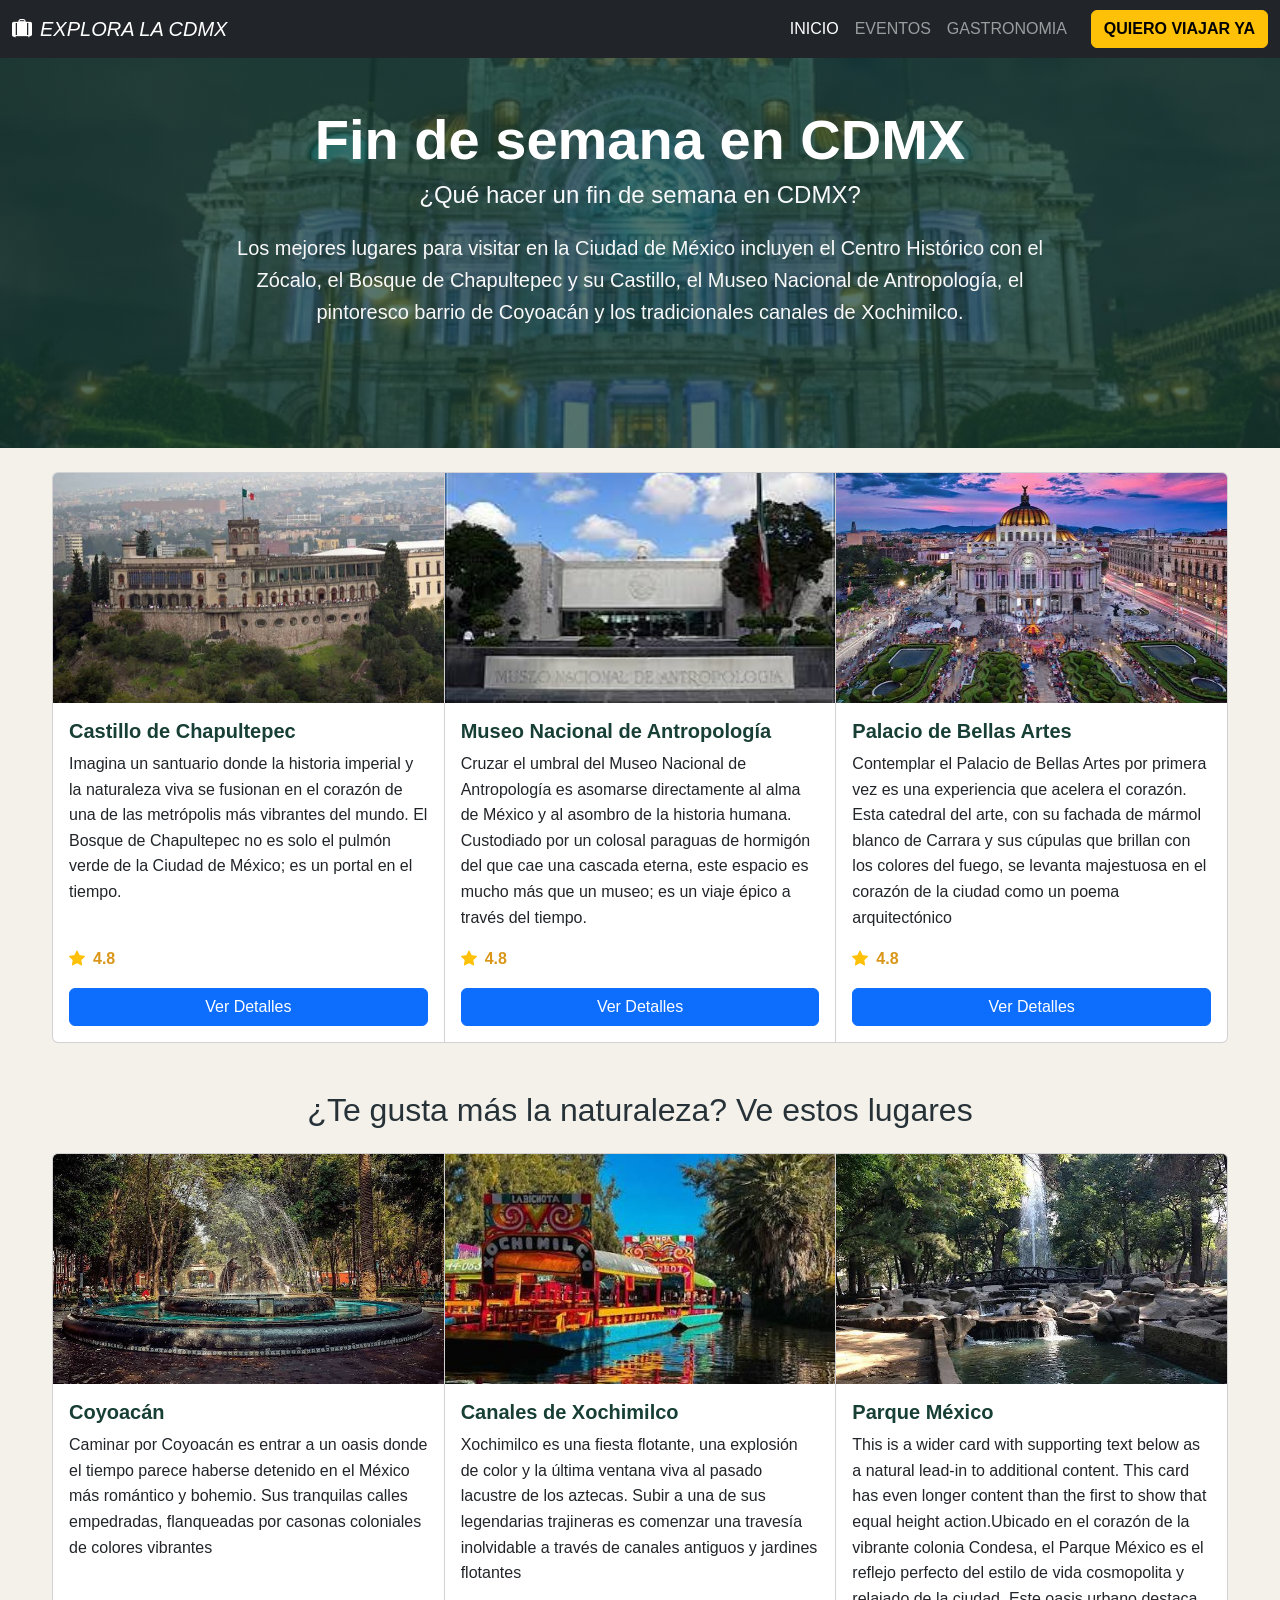
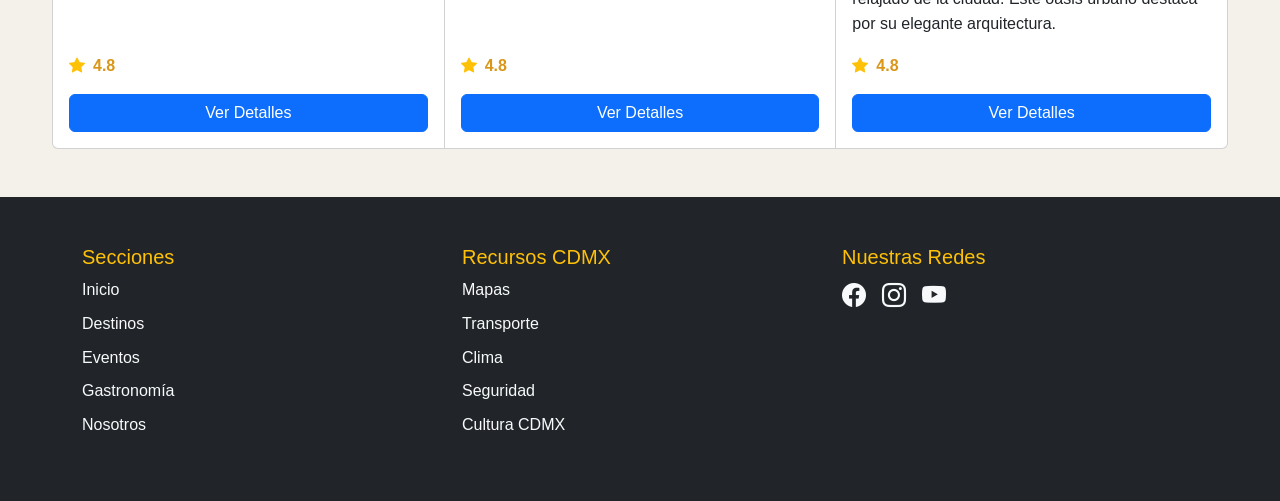
==== commit c0ad408d: "Se finaliza el estilo de la pagina web arreglando las imagens y dandole color y estilo" ====
--- a/index.html
+++ b/index.html
@@ -24,19 +24,9 @@
   </head>
   <body>
     <!--!Inicio de Navar-->
-    <nav class="navbar navbar-expand-lg bg-dark navbar-dark">
+    <nav class="navbar navbar-expand-lg bg-dark navbar-dark"><!--navbar-brand d-flex align-items-center gap-2-->
       <div class="container-fluid">
-        <a class="navbar-brand d-flex align-items-center gap-2" href="#">
-          <!-- -->
-          <img
-            src="/docs/5.3/assets/brand/bootstrap-logo.svg"
-            alt="Logo Explora CDMX"
-            width="30"
-            height="24"
-            class="d-inline-block align-text-top"
-          />
-          Explora CDMX
-        </a>
+        <i class="bi bi-suitcase-lg-fill navbar-brand d-flex align-items-center gap-2">EXPLORA LA CDMX</i>
         <!--Boton de imagen + texto-->
         <button
           class="navbar-toggler"
@@ -73,7 +63,7 @@
     <!--!Sección Introducción (Header)-->
     <header class="container-fluid py-5 text-center introduccion">
       <h1 class="titulo-p display-4 fw-bold">Fin de semana en CDMX</h1>
-      <h2 class="h4 text-muted">¿Qué hacer un fin de semana en CDMX?</h2>
+      <h2 class="h4 text-light">¿Qué hacer un fin de semana en CDMX?</h2>
       <p class="col-lg-8 mx-auto lead">
         Los mejores lugares para visitar en la Ciudad de México incluyen el
         Centro Histórico con el Zócalo, el Bosque de Chapultepec y su Castillo,
@@ -319,5 +309,6 @@
       integrity="sha384-FKyoEForCGlyvwx9Hj09JcYn3nv7wiPVlz7YYwJrWVcXK/BmnVDxM+D2scQbITxI"
       crossorigin="anonymous"
     ></script>
+    <script src="js/script.js"></script>
   </body>
 </html>
--- a/css/styles.css
+++ b/css/styles.css
@@ -1,67 +1,55 @@
-/* * {
+* {
     margin: 0;
     padding: 0;
     box-sizing: border-box;
-} */
-/* body {
-    font-family: 'Segoe UI', Tahoma, Geneva, Verdana, sans-serif;
+}
+body {
+    font-family: Arial, Helvetica, sans-serif;
+    color: #263238;
+    background-color: #f4f1ea;
+    line-height: 1.6;
+}
+.navbar .btn-warning:hover {
+    color: #173f35;
     background-color: #ffffff;
-    color: red;
-    line-height: 1.6;
-    padding-top: 0;
-    padding-bottom: 60px;
-} */
+    border-color: #ffffff;
+}
+header {
+    min-height: 390px;
+    color: #ffffff;
+    background-image: linear-gradient(rgba(23, 63, 53, 0.72), rgba(23, 63, 53, 0.72)), url('/asset/Fondo/fondo.jpg');
+    background-repeat: no-repeat;
+    background-size: cover;
+    background-position: center;
+}
+.introduccion h2 {
+    font-weight: normal;
+}
+.introduccion p {
+    margin-top: 22px;
+    color: #f8f8f8;
+}
 
-/* .container-fluid{
-} */
+main.container {
+    max-width: 1200px;
+}
+.card-img-top {
+    height: 230px;
+    object-fit: cover;
+}
+.card-title {
+    color: #173f35;
+    font-size: 1.25rem;
+    font-weight: bold;
+}
+.Star-Icons {
+    color: #d99618;
+}
 
-/* .titulo-p{
+.btn-primary:hover {
+    background-color: #173f35;
+}
+footer li {
+    margin-bottom: 8px;
+}
 
-} */
-/* .Introduccion{
-    background-image: url("/asset/Fondo/fondo.jpg");
-    color: white;
-    padding: 120px 20px;
-    margin-bottom: 60px;
-    box-shadow: 0 8px 16px rgba(0, 0, 0, 0.1);
-    text-align: center;
-} */
-
-/* .card-group , img{
-
-} */
-
-
-/* .card-body{
-
-} */
-
-/* .footer{
-
-} */
-
-/* .Secciones{
-
-} */
-
-/* .Recursos{
-
-} */
-
-/* .Redes{
-
-} */
-
-/* .carouselExampleInterval{
-
-} */
-
-
-/* .InformacionDetalle{
-
-} */
-
-
-/* .mapa_info{
-
-} */
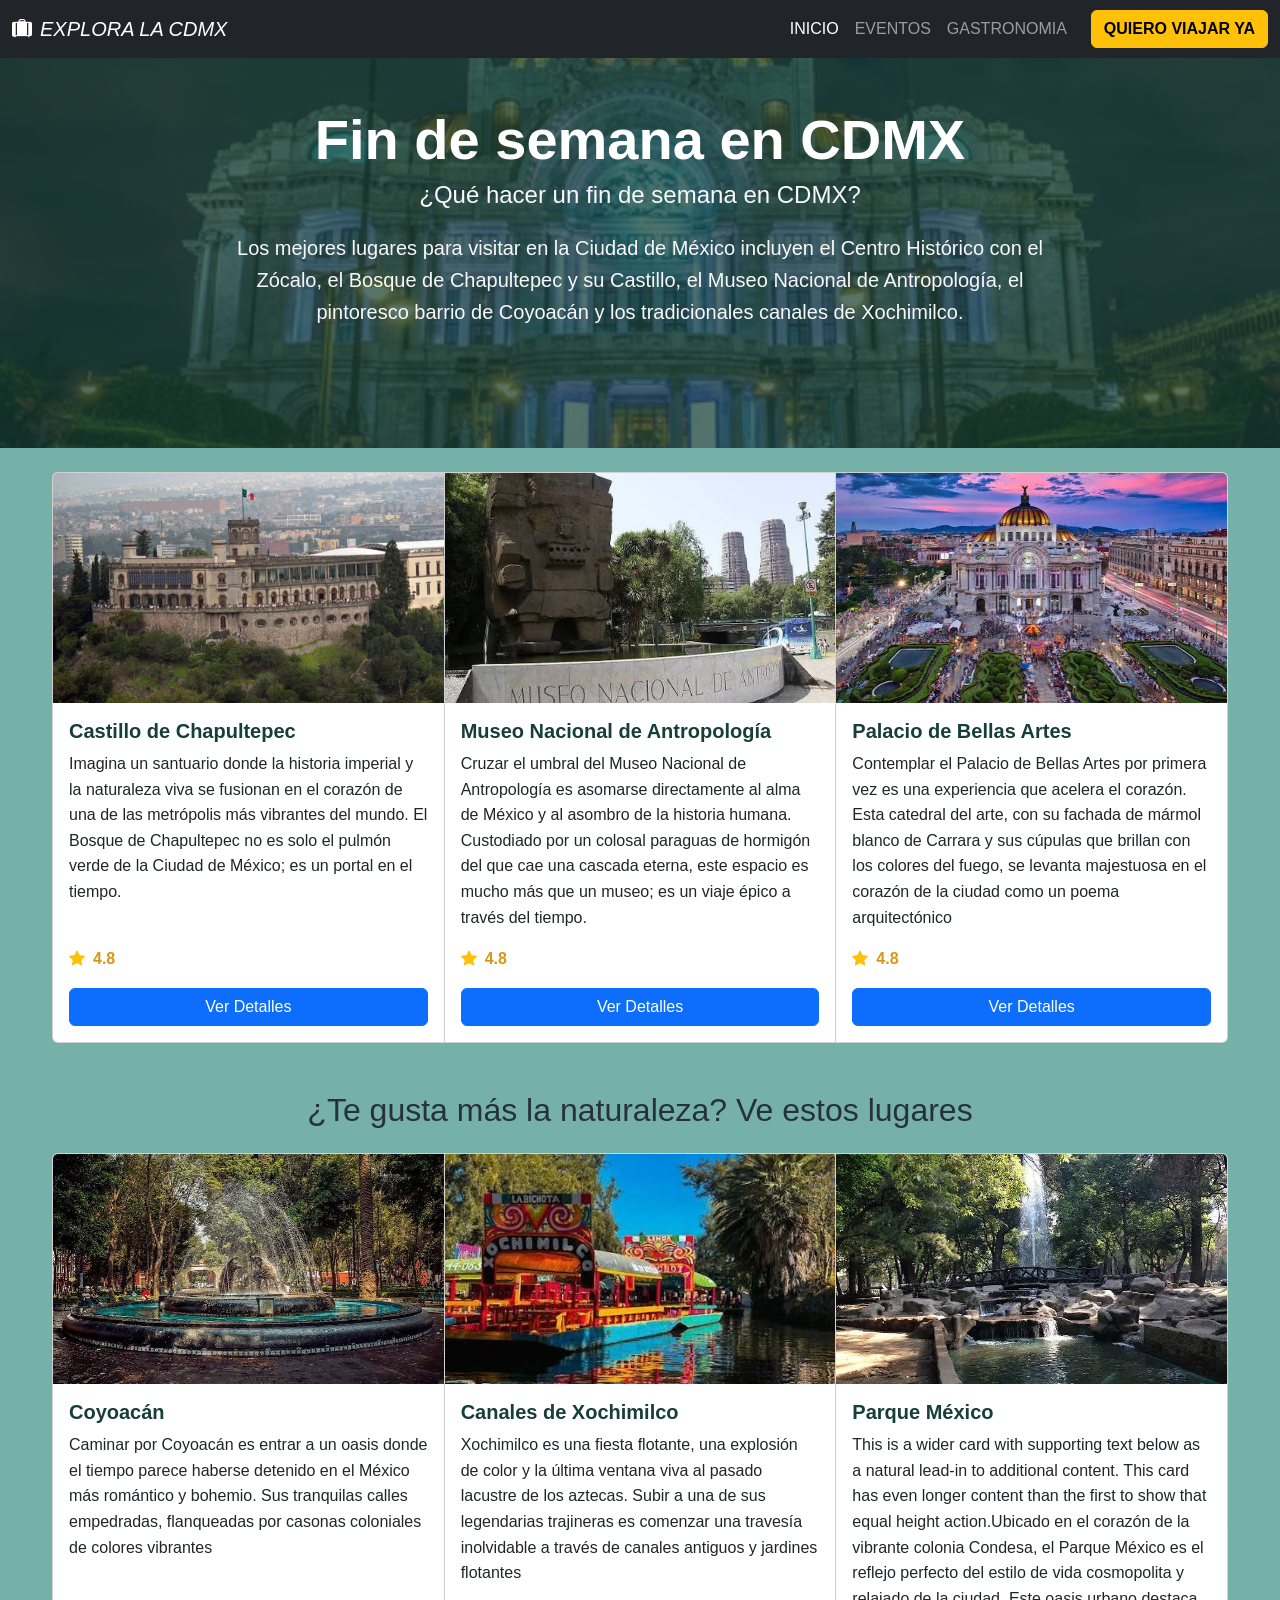
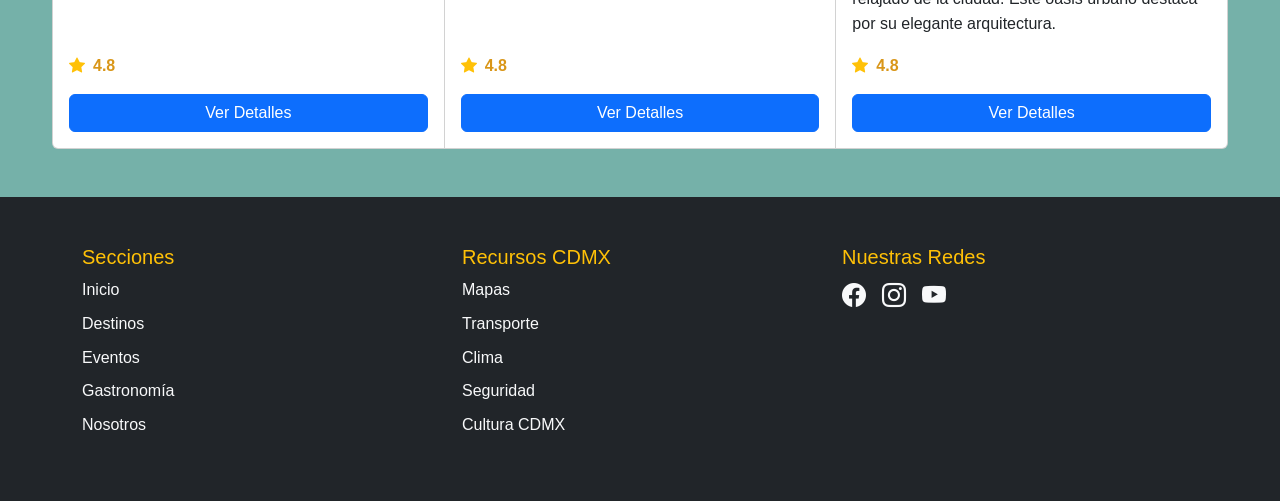
==== commit 7fe0e89b: "feat:Se agregan nuevos destinos y se le da un nuevo estilo a la pagina" ====
--- a/index.html
+++ b/index.html
@@ -24,9 +24,13 @@
   </head>
   <body>
     <!--!Inicio de Navar-->
-    <nav class="navbar navbar-expand-lg bg-dark navbar-dark"><!--navbar-brand d-flex align-items-center gap-2-->
+    <nav class="navbar navbar-expand-lg bg-dark navbar-dark">
+      <!--navbar-brand d-flex align-items-center gap-2-->
       <div class="container-fluid">
-        <i class="bi bi-suitcase-lg-fill navbar-brand d-flex align-items-center gap-2">EXPLORA LA CDMX</i>
+        <i
+          class="bi bi-suitcase-lg-fill navbar-brand d-flex align-items-center gap-2"
+          >EXPLORA LA CDMX</i
+        >
         <!--Boton de imagen + texto-->
         <button
           class="navbar-toggler"
@@ -123,7 +127,7 @@
               <i class="bi bi-star-fill text-warning"></i>
               <span class="fw-bold">4.8</span>
             </div>
-            <a href="Detalles-Destinos/modifi" class="btn btn-primary w-100">
+            <a href="Detalles-Destinos/MuseoAntropologia.html" class="btn btn-primary w-100">
               Ver Detalles
             </a>
           </div>
@@ -148,7 +152,7 @@
               <i class="bi bi-star-fill text-warning"></i>
               <span class="fw-bold">4.8</span>
             </div>
-            <a href="Detalles-Destinos/modifi" class="btn btn-primary w-100">
+            <a href="Detalles-Destinos/BellasArtes.html" class="btn btn-primary w-100">
               Ver Detalles
             </a>
           </div>
@@ -309,6 +313,7 @@
       integrity="sha384-FKyoEForCGlyvwx9Hj09JcYn3nv7wiPVlz7YYwJrWVcXK/BmnVDxM+D2scQbITxI"
       crossorigin="anonymous"
     ></script>
-    <script src="js/script.js"></script>
+    <!--!Link de javascrip-->
+    <!-- <script src="js/script.js"></script> -->
   </body>
 </html>
--- a/css/styles.css
+++ b/css/styles.css
@@ -6,7 +6,7 @@
 body {
     font-family: Arial, Helvetica, sans-serif;
     color: #263238;
-    background-color: #f4f1ea;
+    background-color:#75B1A9;  /*#1995AD*/
     line-height: 1.6;
 }
 .navbar .btn-warning:hover {
@@ -35,7 +35,7 @@
 }
 .card-img-top {
     height: 230px;
-    object-fit: cover;
+    object-fit: cover; 
 }
 .card-title {
     color: #173f35;
@@ -53,3 +53,9 @@
     margin-bottom: 8px;
 }
 
+.chapultepec-hero{
+    background-color: #D9B44A;
+}
+.chapultepec-info{
+    background-color: #ACD0C0;
+}
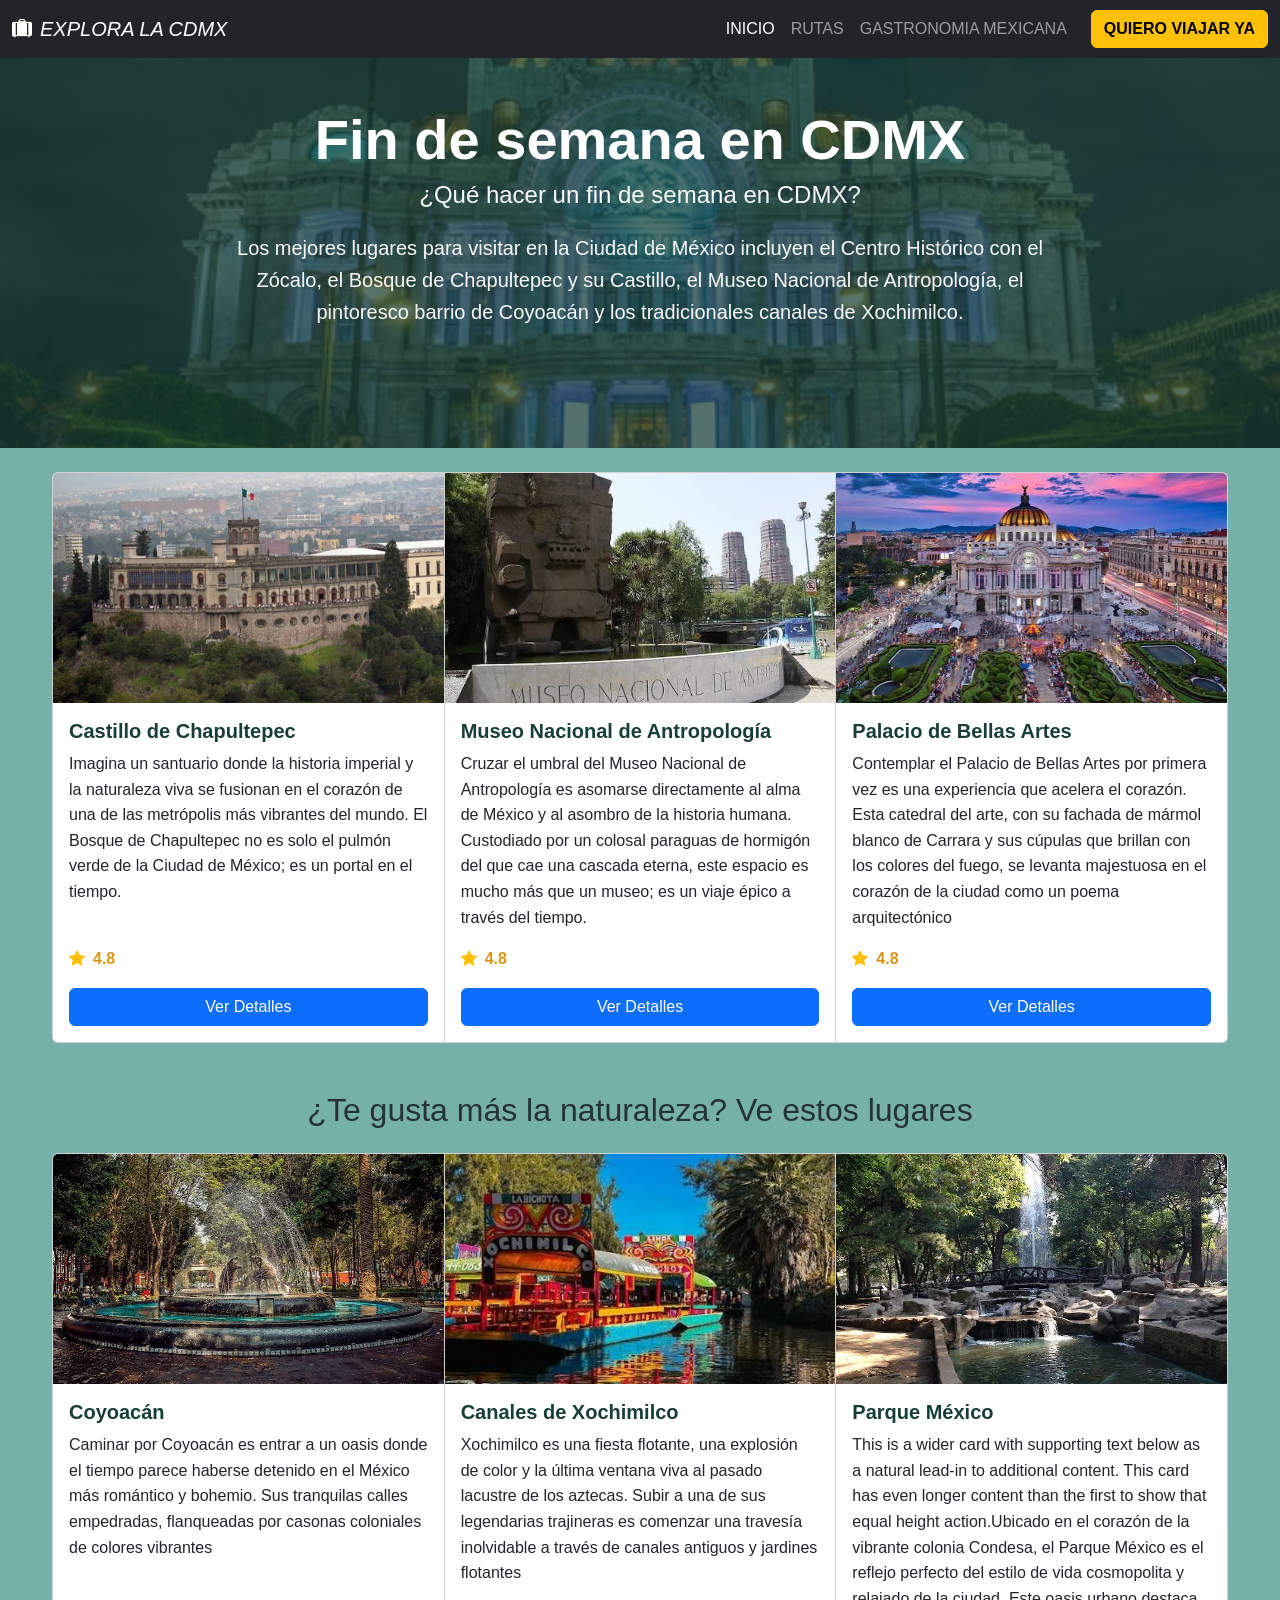
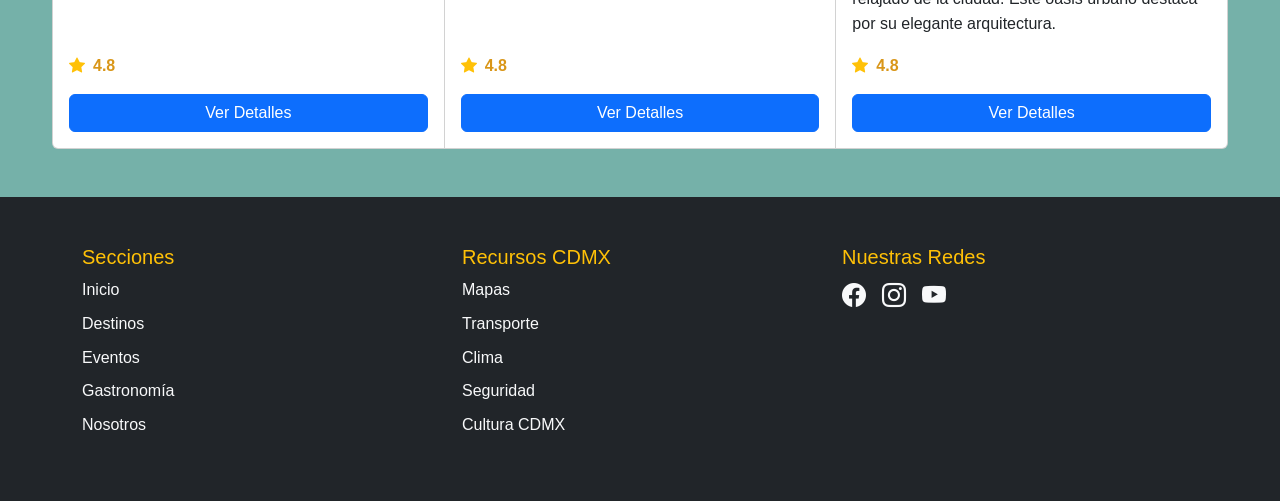
==== commit 587e4286: "Se finalizan las 6 tarjetas de los destinos" ====
--- a/index.html
+++ b/index.html
@@ -20,7 +20,7 @@
     />
 
     <!--!Link de css-->
-    <link rel="stylesheet" href="/css/styles.css" />
+    <link rel="stylesheet" href="./css/styles.css" />
   </head>
   <body>
     <!--!Inicio de Navar-->
@@ -49,10 +49,10 @@
               <a class="nav-link active" aria-current="page" href="#">INICIO</a>
             </li>
             <li class="nav-item">
-              <a class="nav-link" href="#">EVENTOS</a>
+              <a class="nav-link" href="#">RUTAS</a>
             </li>
             <li class="nav-item">
-              <a class="nav-link" href="#">GASTRONOMIA</a>
+              <a class="nav-link" href="#">GASTRONOMIA MEXICANA</a>
             </li>
             <li class="nav-item ms-lg-3">
               <!-- *No sobre cargar un boton a funciona como uno-->
@@ -83,7 +83,7 @@
       <div class="card-group mb-5">
         <div class="card">
           <img
-            src="/asset/Chapultepec/castillo.jpg"
+            src="./asset/Chapultepec/castillo.jpg"
             class="card-img-top"
             alt="Castillo de Chapultepec"
           />
@@ -110,7 +110,7 @@
 
         <div class="card">
           <img
-            src="/asset/MuseoAntropología/mueso3.jpg"
+            src="./asset/MuseoAntropología/mueso3.jpg"
             class="card-img-top"
             alt="Museo Nacional de Antropología"
           />
@@ -135,7 +135,7 @@
 
         <div class="card">
           <img
-            src="/asset/BellasArtes/bellas1.jpg"
+            src="./asset/BellasArtes/bellas1.jpg"
             class="card-img-top"
             alt="Palacio de Bellas Artes"
           />
@@ -167,7 +167,7 @@
       <div class="card-group">
         <div class="card">
           <img
-            src="/asset/Coyoacan/coyo2.jpg"
+            src="./asset/Coyoacan/coyo2.jpg"
             class="card-img-top"
             alt="Callejón pintoresco en Coyoacán"
           />
@@ -183,15 +183,15 @@
               <i class="bi bi-star-fill text-warning"></i>
               <span class="fw-bold">4.8</span>
             </div>
-            <a href="Detalles-Destinos/modifi" class="btn btn-primary w-100">
-              Ver Detalles
-            </a>
-          </div>
-        </div>
-
-        <div class="card">
-          <img
-            src="/asset/Xochimilco/xochi1.jpg"
+            <a href="Detalles-Destinos/Coyoacan.html" class="btn btn-primary w-100">
+              Ver Detalles
+            </a>
+          </div>
+        </div>
+
+        <div class="card">
+          <img
+            src="./asset/Xochimilco/xochi1.jpg"
             class="card-img-top"
             alt="Trajineras en los canales de Xochimilco"
           />
@@ -207,15 +207,15 @@
               <i class="bi bi-star-fill text-warning"></i>
               <span class="fw-bold">4.8</span>
             </div>
-            <a href="Detalles-Destinos/modifi" class="btn btn-primary w-100">
-              Ver Detalles
-            </a>
-          </div>
-        </div>
-
-        <div class="card">
-          <img
-            src="/asset/Parque-México/par1.jpg"
+            <a href="Detalles-Destinos/Xochimilco.html" class="btn btn-primary w-100">
+              Ver Detalles
+            </a>
+          </div>
+        </div>
+
+        <div class="card">
+          <img
+            src="./asset/Parque-México/par1.jpg"
             class="card-img-top"
             alt="Parque México en la Colonia Condesa"
           />
@@ -233,7 +233,7 @@
               <i class="bi bi-star-fill text-warning"></i>
               <span class="fw-bold">4.8</span>
             </div>
-            <a href="Detalles-Destinos/modifi" class="btn btn-primary w-100">
+            <a href="Detalles-Destinos/ParqueMexico.html" class="btn btn-primary w-100">
               Ver Detalles
             </a>
           </div>
--- a/css/styles.css
+++ b/css/styles.css
@@ -17,7 +17,7 @@
 header {
     min-height: 390px;
     color: #ffffff;
-    background-image: linear-gradient(rgba(23, 63, 53, 0.72), rgba(23, 63, 53, 0.72)), url('/asset/Fondo/fondo.jpg');
+    background-image: linear-gradient(rgba(23, 63, 53, 0.72), rgba(23, 63, 53, 0.72)), url('../asset/Fondo/fondo.jpg');
     background-repeat: no-repeat;
     background-size: cover;
     background-position: center;
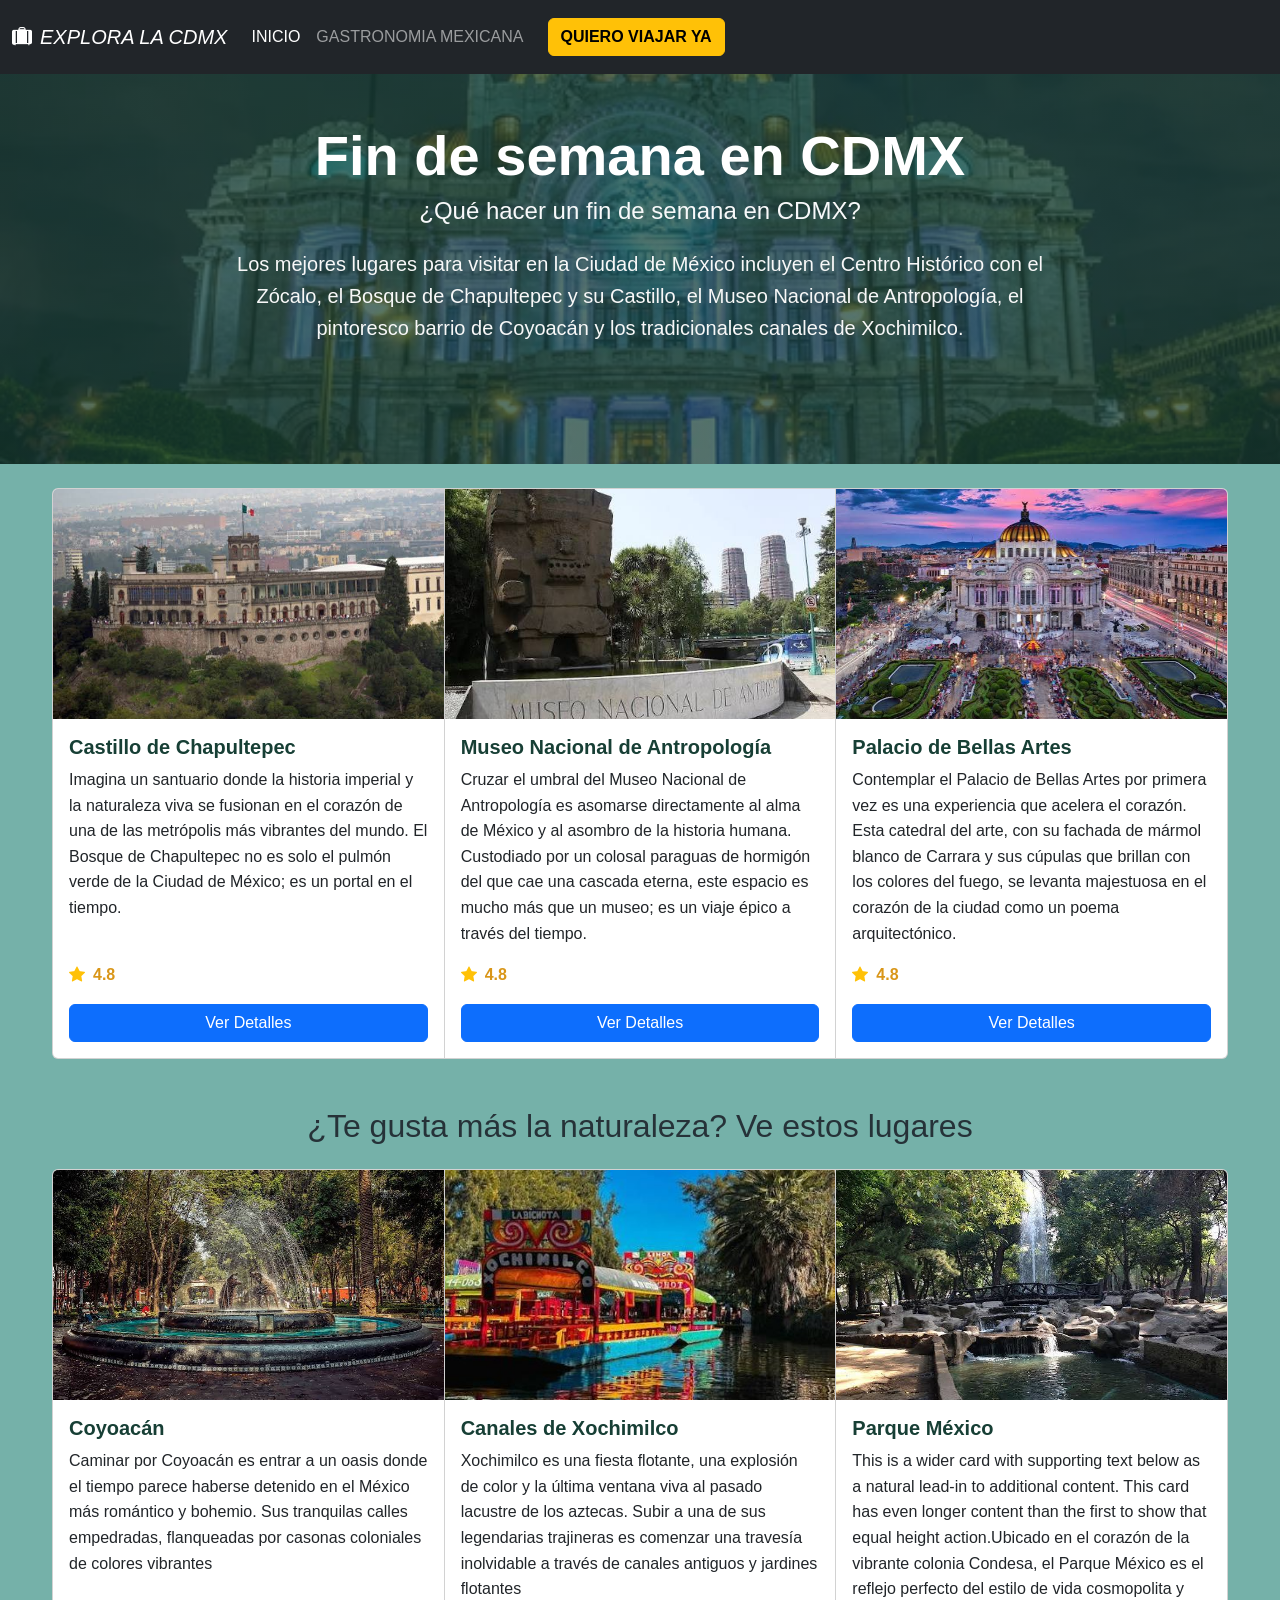
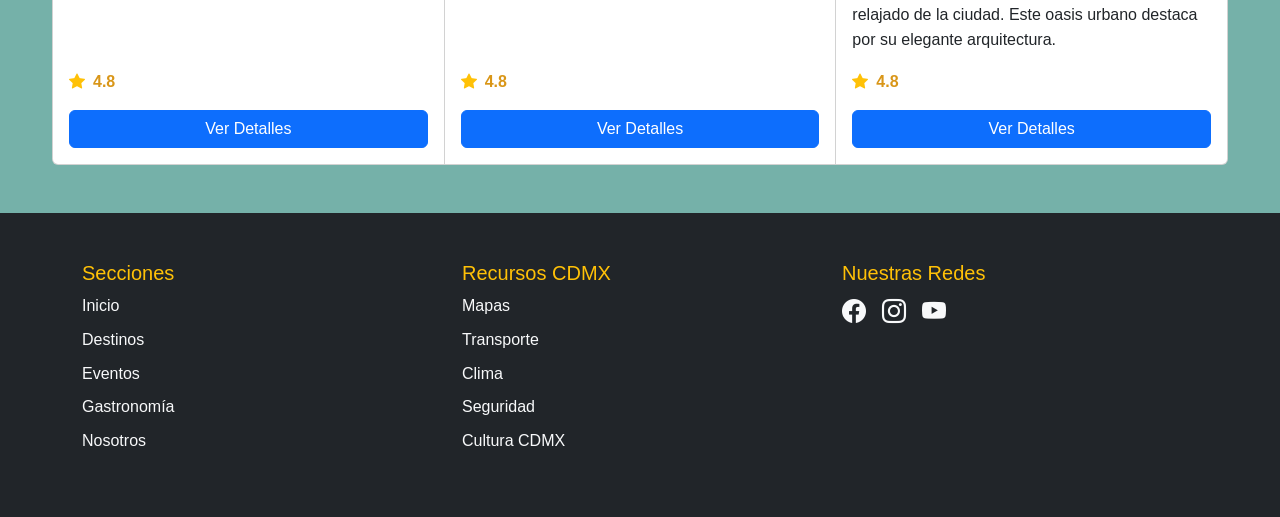
==== commit 95cfaab1: "feat: migrar render de gastronomía a JSON/DOM y finalizar vista de bienvenida" ====
--- a/index.html
+++ b/index.html
@@ -12,56 +12,12 @@
       integrity="sha384-sRIl4kxILFvY47J16cr9ZwB07vP4J8+LH7qKQnuqkuIAvNWLzeN8tE5YBujZqJLB"
       crossorigin="anonymous"
     />
-
-    <!--!Link de iconos boostrap-->
-    <link
-      rel="stylesheet"
-      href="https://cdn.jsdelivr.net/npm/bootstrap-icons@1.13.1/font/bootstrap-icons.min.css"
-    />
-
     <!--!Link de css-->
     <link rel="stylesheet" href="./css/styles.css" />
   </head>
   <body>
     <!--!Inicio de Navar-->
-    <nav class="navbar navbar-expand-lg bg-dark navbar-dark">
-      <!--navbar-brand d-flex align-items-center gap-2-->
-      <div class="container-fluid">
-        <i
-          class="bi bi-suitcase-lg-fill navbar-brand d-flex align-items-center gap-2"
-          >EXPLORA LA CDMX</i
-        >
-        <!--Boton de imagen + texto-->
-        <button
-          class="navbar-toggler"
-          type="button"
-          data-bs-toggle="collapse"
-          data-bs-target="#navbarNav"
-          aria-controls="navbarNav"
-          aria-expanded="false"
-          aria-label="Toggle navigation"
-        >
-          <span class="navbar-toggler-icon"></span>
-        </button>
-        <div class="collapse navbar-collapse" id="navbarNav">
-          <ul class="navbar-nav ms-auto align-items-lg-center">
-            <li class="nav-item">
-              <a class="nav-link active" aria-current="page" href="#">INICIO</a>
-            </li>
-            <li class="nav-item">
-              <a class="nav-link" href="#">RUTAS</a>
-            </li>
-            <li class="nav-item">
-              <a class="nav-link" href="#">GASTRONOMIA MEXICANA</a>
-            </li>
-            <li class="nav-item ms-lg-3">
-              <!-- *No sobre cargar un boton a funciona como uno-->
-              <a class="btn btn-warning fw-bold" href="#">QUIERO VIAJAR YA</a>
-            </li>
-          </ul>
-        </div>
-      </div>
-    </nav>
+    <nav class="navbar navbar-expand-lg bg-dark navbar-dark navbarDOM"></nav>
     <!--!Fin de Navar-->
 
     <!--!Sección Introducción (Header)-->
@@ -78,85 +34,9 @@
     <!--!Fin de Seccion Introduccion-->
 
     <!--!Inicio de card-->
-    <!--Destinos PRINCIPALES-->
     <main class="container my-4">
-      <div class="card-group mb-5">
-        <div class="card">
-          <img
-            src="./asset/Chapultepec/castillo.jpg"
-            class="card-img-top"
-            alt="Castillo de Chapultepec"
-          />
-          <div class="card-body d-flex flex-column">
-            <h3 class="card-title h5">Castillo de Chapultepec</h3>
-            <p class="card-text flex-grow-1">
-              Imagina un santuario donde la historia imperial y la naturaleza
-              viva se fusionan en el corazón de una de las metrópolis más
-              vibrantes del mundo. El Bosque de Chapultepec no es solo el pulmón
-              verde de la Ciudad de México; es un portal en el tiempo.
-            </p>
-            <div class="Star-Icons mb-3 d-flex align-items-center gap-2">
-              <i class="bi bi-star-fill text-warning"></i>
-              <span class="fw-bold">4.8</span>
-            </div>
-            <a
-              href="Detalles-Destinos/Chapultepec.html"
-              class="btn btn-primary w-100"
-            >
-              Ver Detalles
-            </a>
-          </div>
-        </div>
-
-        <div class="card">
-          <img
-            src="./asset/MuseoAntropología/mueso3.jpg"
-            class="card-img-top"
-            alt="Museo Nacional de Antropología"
-          />
-          <div class="card-body d-flex flex-column">
-            <h3 class="card-title h5">Museo Nacional de Antropología</h3>
-            <p class="card-text flex-grow-1">
-              Cruzar el umbral del Museo Nacional de Antropología es asomarse
-              directamente al alma de México y al asombro de la historia humana.
-              Custodiado por un colosal paraguas de hormigón del que cae una
-              cascada eterna, este espacio es mucho más que un museo; es un
-              viaje épico a través del tiempo.
-            </p>
-            <div class="Star-Icons mb-3 d-flex align-items-center gap-2">
-              <i class="bi bi-star-fill text-warning"></i>
-              <span class="fw-bold">4.8</span>
-            </div>
-            <a href="Detalles-Destinos/MuseoAntropologia.html" class="btn btn-primary w-100">
-              Ver Detalles
-            </a>
-          </div>
-        </div>
-
-        <div class="card">
-          <img
-            src="./asset/BellasArtes/bellas1.jpg"
-            class="card-img-top"
-            alt="Palacio de Bellas Artes"
-          />
-          <div class="card-body d-flex flex-column">
-            <h3 class="card-title h5">Palacio de Bellas Artes</h3>
-            <p class="card-text flex-grow-1">
-              Contemplar el Palacio de Bellas Artes por primera vez es una
-              experiencia que acelera el corazón. Esta catedral del arte, con su
-              fachada de mármol blanco de Carrara y sus cúpulas que brillan con
-              los colores del fuego, se levanta majestuosa en el corazón de la
-              ciudad como un poema arquitectónico
-            </p>
-            <div class="Star-Icons mb-3 d-flex align-items-center gap-2">
-              <i class="bi bi-star-fill text-warning"></i>
-              <span class="fw-bold">4.8</span>
-            </div>
-            <a href="Detalles-Destinos/BellasArtes.html" class="btn btn-primary w-100">
-              Ver Detalles
-            </a>
-          </div>
-        </div>
+      <div class="card-group mb-5 destinoPrincipal">
+        <!-- todo Aqui va todas las cards principales -->
       </div>
 
       <!-- Sección Lugares de Naturaleza -->
@@ -164,147 +44,15 @@
         ¿Te gusta más la naturaleza? Ve estos lugares
       </h2>
 
-      <div class="card-group">
-        <div class="card">
-          <img
-            src="./asset/Coyoacan/coyo2.jpg"
-            class="card-img-top"
-            alt="Callejón pintoresco en Coyoacán"
-          />
-          <div class="card-body d-flex flex-column">
-            <h3 class="card-title h5">Coyoacán</h3>
-            <p class="card-text flex-grow-1">
-              Caminar por Coyoacán es entrar a un oasis donde el tiempo parece
-              haberse detenido en el México más romántico y bohemio. Sus
-              tranquilas calles empedradas, flanqueadas por casonas coloniales
-              de colores vibrantes
-            </p>
-            <div class="Star-Icons mb-3 d-flex align-items-center gap-2">
-              <i class="bi bi-star-fill text-warning"></i>
-              <span class="fw-bold">4.8</span>
-            </div>
-            <a href="Detalles-Destinos/Coyoacan.html" class="btn btn-primary w-100">
-              Ver Detalles
-            </a>
-          </div>
-        </div>
-
-        <div class="card">
-          <img
-            src="./asset/Xochimilco/xochi1.jpg"
-            class="card-img-top"
-            alt="Trajineras en los canales de Xochimilco"
-          />
-          <div class="card-body d-flex flex-column">
-            <h3 class="card-title h5">Canales de Xochimilco</h3>
-            <p class="card-text flex-grow-1">
-              Xochimilco es una fiesta flotante, una explosión de color y la
-              última ventana viva al pasado lacustre de los aztecas. Subir a una
-              de sus legendarias trajineras es comenzar una travesía inolvidable
-              a través de canales antiguos y jardines flotantes
-            </p>
-            <div class="Star-Icons mb-3 d-flex align-items-center gap-2">
-              <i class="bi bi-star-fill text-warning"></i>
-              <span class="fw-bold">4.8</span>
-            </div>
-            <a href="Detalles-Destinos/Xochimilco.html" class="btn btn-primary w-100">
-              Ver Detalles
-            </a>
-          </div>
-        </div>
-
-        <div class="card">
-          <img
-            src="./asset/Parque-México/par1.jpg"
-            class="card-img-top"
-            alt="Parque México en la Colonia Condesa"
-          />
-          <div class="card-body d-flex flex-column">
-            <h3 class="card-title h5">Parque México</h3>
-            <p class="card-text flex-grow-1">
-              This is a wider card with supporting text below as a natural
-              lead-in to additional content. This card has even longer content
-              than the first to show that equal height action.Ubicado en el
-              corazón de la vibrante colonia Condesa, el Parque México es el
-              reflejo perfecto del estilo de vida cosmopolita y relajado de la
-              ciudad. Este oasis urbano destaca por su elegante arquitectura.
-            </p>
-            <div class="Star-Icons mb-3 d-flex align-items-center gap-2">
-              <i class="bi bi-star-fill text-warning"></i>
-              <span class="fw-bold">4.8</span>
-            </div>
-            <a href="Detalles-Destinos/ParqueMexico.html" class="btn btn-primary w-100">
-              Ver Detalles
-            </a>
-          </div>
-        </div>
+      <div class="card-group destinoNaturaleza">
+        <!-- todo Aqui va todas las cards de naturaleza -->
       </div>
     </main>
     <!--!Fin de card-->
 
     <!--!footer-->
-    <footer class="bg-dark text-warning py-5 mt-5">
+    <footer class="bg-dark text-warning py-5 mt-5 footerDom">
       <!--boostrap ->Background ->bg-dark color de fondo | boostrap ->Colors ->text-warning solo cambia a las etiquetas fuera del li | boostrap ->Spacing->py-  -->
-      <div class="container">
-        <div class="row g-4">
-          <div class="col-md-4">
-            <h4 class="h5">Secciones</h4>
-            <ul class="list-unstyled">
-              <li>
-                <a href="#" class="text-light text-decoration-none">Inicio</a>
-              </li>
-              <li>
-                <a href="#" class="text-light text-decoration-none">Destinos</a>
-              </li>
-              <li>
-                <a href="#" class="text-light text-decoration-none">Eventos</a>
-              </li>
-              <li>
-                <a href="#" class="text-light text-decoration-none"
-                  >Gastronomía</a
-                >
-              </li>
-              <li>
-                <a href="#" class="text-light text-decoration-none">Nosotros</a>
-              </li>
-            </ul>
-          </div>
-          <div class="col-md-4">
-            <h4 class="h5">Recursos CDMX</h4>
-            <ul class="list-unstyled">
-              <li>
-                <a href="#" class="text-light text-decoration-none">Mapas</a>
-              </li>
-              <li>
-                <a href="#" class="text-light text-decoration-none"
-                  >Transporte</a
-                >
-              </li>
-              <li>
-                <a href="#" class="text-light text-decoration-none">Clima</a>
-              </li>
-              <li>
-                <a href="#" class="text-light text-decoration-none"
-                  >Seguridad</a
-                >
-              </li>
-              <li>
-                <a href="#" class="text-light text-decoration-none"
-                  >Cultura CDMX</a
-                >
-              </li>
-            </ul>
-          </div>
-          <div class="col-md-4">
-            <h4 class="h5">Nuestras Redes</h4>
-            <div class="d-flex gap-3 fs-4">
-              <a href="#" class="text-light"><i class="bi bi-facebook"></i></a>
-              <a href="#" class="text-light"><i class="bi bi-instagram"></i></a>
-              <a href="#" class="text-light"><i class="bi bi-youtube"></i></a>
-            </div>
-          </div>
-        </div>
-      </div>
     </footer>
 
     <!--!Link de boostrap-->
@@ -313,7 +61,12 @@
       integrity="sha384-FKyoEForCGlyvwx9Hj09JcYn3nv7wiPVlz7YYwJrWVcXK/BmnVDxM+D2scQbITxI"
       crossorigin="anonymous"
     ></script>
+    <!--!Link de iconos boostrap-->
+    <link
+      rel="stylesheet"
+      href="https://cdn.jsdelivr.net/npm/bootstrap-icons@1.13.1/font/bootstrap-icons.min.css"
+    />
     <!--!Link de javascrip-->
-    <!-- <script src="js/script.js"></script> -->
+    <script src="modules.js" type="module"></script>
   </body>
 </html>
--- a/css/styles.css
+++ b/css/styles.css
@@ -37,6 +37,10 @@
     height: 230px;
     object-fit: cover; 
 }
+.ComidaShow .card-img-top {
+    height: auto;
+    aspect-ratio: 1 / 1;
+}
 .card-title {
     color: #173f35;
     font-size: 1.25rem;
@@ -58,4 +62,350 @@
 }
 .chapultepec-info{
     background-color: #ACD0C0;
+}
+
+.gastronomia-home {
+    --gastronomia-cream: #fff9ef;
+    --gastronomia-green: #174b3b;
+    --gastronomia-red: #c44732;
+    --gastronomia-gold: #e6a83b;
+    background: var(--gastronomia-cream);
+    color: #28352d;
+    font-family: Arial, Helvetica, sans-serif;
+}
+.gastronomia-home .navbarDOM > .navbar {
+    background-color: var(--gastronomia-green) !important;
+}
+.gastronomia-home .navbar .navbar-brand,
+.gastronomia-home .navbar .nav-link {
+    color: #fff9ef;
+}
+.gastronomia-home .navbar .nav-link:hover,
+.gastronomia-home .navbar .nav-link.active {
+    color: #f3c66d;
+}
+.gastronomia-home .navbar .btn-warning {
+    color: #28352d;
+    background-color: #f3c66d;
+    border-color: #f3c66d;
+}
+.gastronomia-hero {
+    position: relative;
+    overflow: hidden;
+    padding: clamp(4rem, 8vw, 7.5rem) 0 4.5rem;
+    background:
+        radial-gradient(ellipse at 8% 92%, rgba(230, 168, 59, .13), transparent 28%),
+        var(--gastronomia-cream, #fff9ef);
+}
+.gastronomia-hero__inner {
+    display: grid;
+    grid-template-columns: 1.02fr .98fr;
+    align-items: center;
+    gap: clamp(2.5rem, 7vw, 6rem);
+}
+.gastronomia-hero__copy {
+    max-width: 590px;
+}
+.gastronomia-eyebrow {
+    display: flex;
+    align-items: center;
+    gap: .65rem;
+    margin-bottom: 1.25rem;
+    color: #f3c66d;
+    font-size: .74rem;
+    font-weight: 800;
+    letter-spacing: .15em;
+}
+.gastronomia-eyebrow span {
+    width: 1.8rem;
+    height: 2px;
+    background: currentColor;
+}
+.gastronomia-hero h1,
+.gastronomia-story h2 {
+    color: #173f35;
+    font-family: Georgia, "Times New Roman", serif;
+    font-weight: 700;
+    letter-spacing: -.045em;
+    line-height: 1.05;
+}
+.gastronomia-hero h1 {
+    max-width: 620px;
+    margin-bottom: 1.5rem;
+    font-size: clamp(3.3rem, 6.5vw, 5.7rem);
+}
+.gastronomia-hero h1 em,
+.gastronomia-story h2 em {
+    color: var(--gastronomia-red, #c44732);
+    font-weight: 500;
+}
+.gastronomia-hero__description {
+    max-width: 520px;
+    margin-bottom: 2rem;
+    color: #5d665e;
+    font-size: 1.08rem;
+    line-height: 1.8;
+}
+.gastronomia-hero__actions {
+    display: flex;
+    flex-wrap: wrap;
+    align-items: center;
+    gap: 1rem 1.25rem;
+}
+.gastronomia-button {
+    display: inline-flex;
+    align-items: center;
+    justify-content: center;
+    gap: .65rem;
+    min-height: 3.35rem;
+    padding: .8rem 1.35rem;
+    border: 0;
+    border-radius: 999px;
+    background: var(--gastronomia-red, #c44732);
+    color: #fff;
+    font-weight: 700;
+    transition: background-color .2s ease, transform .2s ease;
+}
+.gastronomia-button:hover,
+.gastronomia-button:focus-visible {
+    transform: translateY(-2px);
+    background: #a93627;
+    color: #fff;
+}
+.gastronomia-hero__note {
+    color: #68746b;
+    font-size: .85rem;
+}
+.gastronomia-hero__visual {
+    position: relative;
+    width: 100%;
+    max-width: 510px;
+    justify-self: end;
+    padding: 0 1.2rem 2.6rem 0;
+}
+.gastronomia-hero__visual::before {
+    position: absolute;
+    z-index: 0;
+    inset: 1rem 0 0 1.2rem;
+    border: 2px solid #e6a83b;
+    border-radius: 48% 48% 1.5rem 1.5rem;
+    content: "";
+    transform: rotate(3deg);
+}
+.gastronomia-hero__image {
+    position: relative;
+    z-index: 1;
+    display: block;
+    width: 100%;
+    aspect-ratio: 4 / 4.25;
+    border-radius: 48% 48% 1.25rem 1.25rem;
+    object-fit: cover;
+    box-shadow: 0 1.5rem 3.5rem rgba(23, 63, 53, .2);
+}
+.gastronomia-hero__sticker {
+    position: absolute;
+    z-index: 2;
+    top: 10%;
+    left: -1.8rem;
+    display: flex;
+    width: 7.6rem;
+    height: 7.6rem;
+    flex-direction: column;
+    align-items: center;
+    justify-content: center;
+    border: 5px solid var(--gastronomia-cream, #fff9ef);
+    border-radius: 50%;
+    background: var(--gastronomia-red, #c44732);
+    color: #fff9ef;
+    line-height: 1.1;
+    text-align: center;
+    transform: rotate(-10deg);
+}
+.gastronomia-hero__sticker span {
+    font-size: .55rem;
+    font-weight: 700;
+    letter-spacing: .15em;
+}
+.gastronomia-hero__sticker strong {
+    margin: .2rem 0;
+    font-family: Georgia, "Times New Roman", serif;
+    font-size: 1.15rem;
+}
+.gastronomia-hero__sticker i {
+    font-size: .7rem;
+}
+.gastronomia-hero__caption {
+    position: absolute;
+    z-index: 2;
+    right: 0;
+    bottom: 0;
+    display: flex;
+    align-items: center;
+    gap: .5rem;
+    margin: 0;
+    padding: .85rem 1rem;
+    border-radius: .5rem;
+    background: #fffdf8;
+    box-shadow: 0 .5rem 1.5rem rgba(23, 63, 53, .12);
+    color: #40564a;
+    font-size: .78rem;
+    font-weight: 700;
+}
+.gastronomia-hero__caption i {
+    color: var(--gastronomia-red, #c44732);
+}
+.gastronomia-hero__bottom {
+    display: flex;
+    justify-content: center;
+    gap: clamp(1rem, 5vw, 4rem);
+    margin-top: 3.5rem;
+    padding-top: 1.4rem;
+    border-top: 1px solid rgba(23, 63, 53, .12);
+    color: #718076;
+    font-size: .7rem;
+    font-weight: 800;
+    letter-spacing: .2em;
+}
+.gastronomia-story {
+    padding: clamp(4.5rem, 8vw, 7rem) 0;
+    background: #f2eadb;
+}
+.gastronomia-story__heading {
+    max-width: 710px;
+    margin: 0 auto 3.25rem;
+    text-align: center;
+}
+.gastronomia-eyebrow--dark {
+    justify-content: center;
+    color: #a84a36;
+}
+.gastronomia-story h2 {
+    margin-bottom: 1rem;
+    font-size: clamp(2.3rem, 4vw, 3.5rem);
+}
+.gastronomia-story__heading > p:last-child {
+    max-width: 640px;
+    margin: 0 auto;
+    color: #60685f;
+    line-height: 1.8;
+}
+.gastronomia-highlights {
+    display: grid;
+    grid-template-columns: repeat(3, 1fr);
+    gap: 1.2rem;
+}
+.gastronomia-highlight {
+    min-height: 220px;
+    padding: 1.7rem;
+    border-radius: 1rem;
+    background: #174b3b;
+    color: #fff9ef;
+}
+.gastronomia-highlight--red {
+    background: #bc4934;
+}
+.gastronomia-highlight--gold {
+    background: #e5aa43;
+    color: #28352d;
+}
+.gastronomia-highlight__icon {
+    display: grid;
+    width: 2.8rem;
+    height: 2.8rem;
+    margin-bottom: 1.15rem;
+    place-items: center;
+    border: 1px solid currentColor;
+    border-radius: 50%;
+    font-size: 1.2rem;
+}
+.gastronomia-highlight h3 {
+    margin-bottom: .55rem;
+    font-family: Georgia, "Times New Roman", serif;
+    font-size: 1.35rem;
+    font-weight: 700;
+}
+.gastronomia-highlight p {
+    margin: 0;
+    color: inherit;
+    opacity: .86;
+    font-size: .92rem;
+    line-height: 1.65;
+}
+.gastronomia-cta {
+    display: flex;
+    align-items: center;
+    justify-content: space-between;
+    gap: 2rem;
+    margin-top: 3rem;
+    padding: clamp(1.7rem, 4vw, 3rem);
+    border-radius: 1rem;
+    background: var(--gastronomia-green, #174b3b);
+    color: #fff9ef;
+}
+.gastronomia-cta .gastronomia-eyebrow {
+    margin-bottom: .65rem;
+}
+.gastronomia-cta h2 {
+    margin-bottom: .55rem;
+    color: #fff9ef;
+    font-family: Georgia, "Times New Roman", serif;
+    font-size: clamp(1.7rem, 3vw, 2.5rem);
+}
+.gastronomia-cta p:last-child {
+    margin: 0;
+    color: rgba(255, 249, 239, .8);
+}
+.gastronomia-button--light {
+    flex: 0 0 auto;
+    background: #f3c66d;
+    color: #263b30;
+}
+.gastronomia-button--light:hover,
+.gastronomia-button--light:focus-visible {
+    background: #ffda8b;
+    color: #263b30;
+}
+.gastronomia-home .footerDom {
+    background-color: #123b30 !important;
+    color: #f3c66d !important;
+}
+.gastronomia-home .footerDom a:hover {
+    color: #f3c66d !important;
+}
+@media (max-width: 767.98px) {
+    .gastronomia-hero {
+        padding-top: 3.5rem;
+    }
+    .gastronomia-hero__inner {
+        grid-template-columns: 1fr;
+    }
+    .gastronomia-hero__copy {
+        max-width: 100%;
+    }
+    .gastronomia-hero__visual {
+        width: min(100% - 1.5rem, 440px);
+        justify-self: center;
+        margin-top: .5rem;
+    }
+    .gastronomia-hero__sticker {
+        left: -1rem;
+        width: 6.5rem;
+        height: 6.5rem;
+    }
+    .gastronomia-hero__bottom {
+        flex-wrap: wrap;
+        gap: .8rem 1.4rem;
+        padding-inline: 1rem;
+        font-size: .62rem;
+    }
+    .gastronomia-highlights {
+        grid-template-columns: 1fr;
+    }
+    .gastronomia-highlight {
+        min-height: auto;
+    }
+    .gastronomia-cta {
+        align-items: flex-start;
+        flex-direction: column;
+    }
 }
